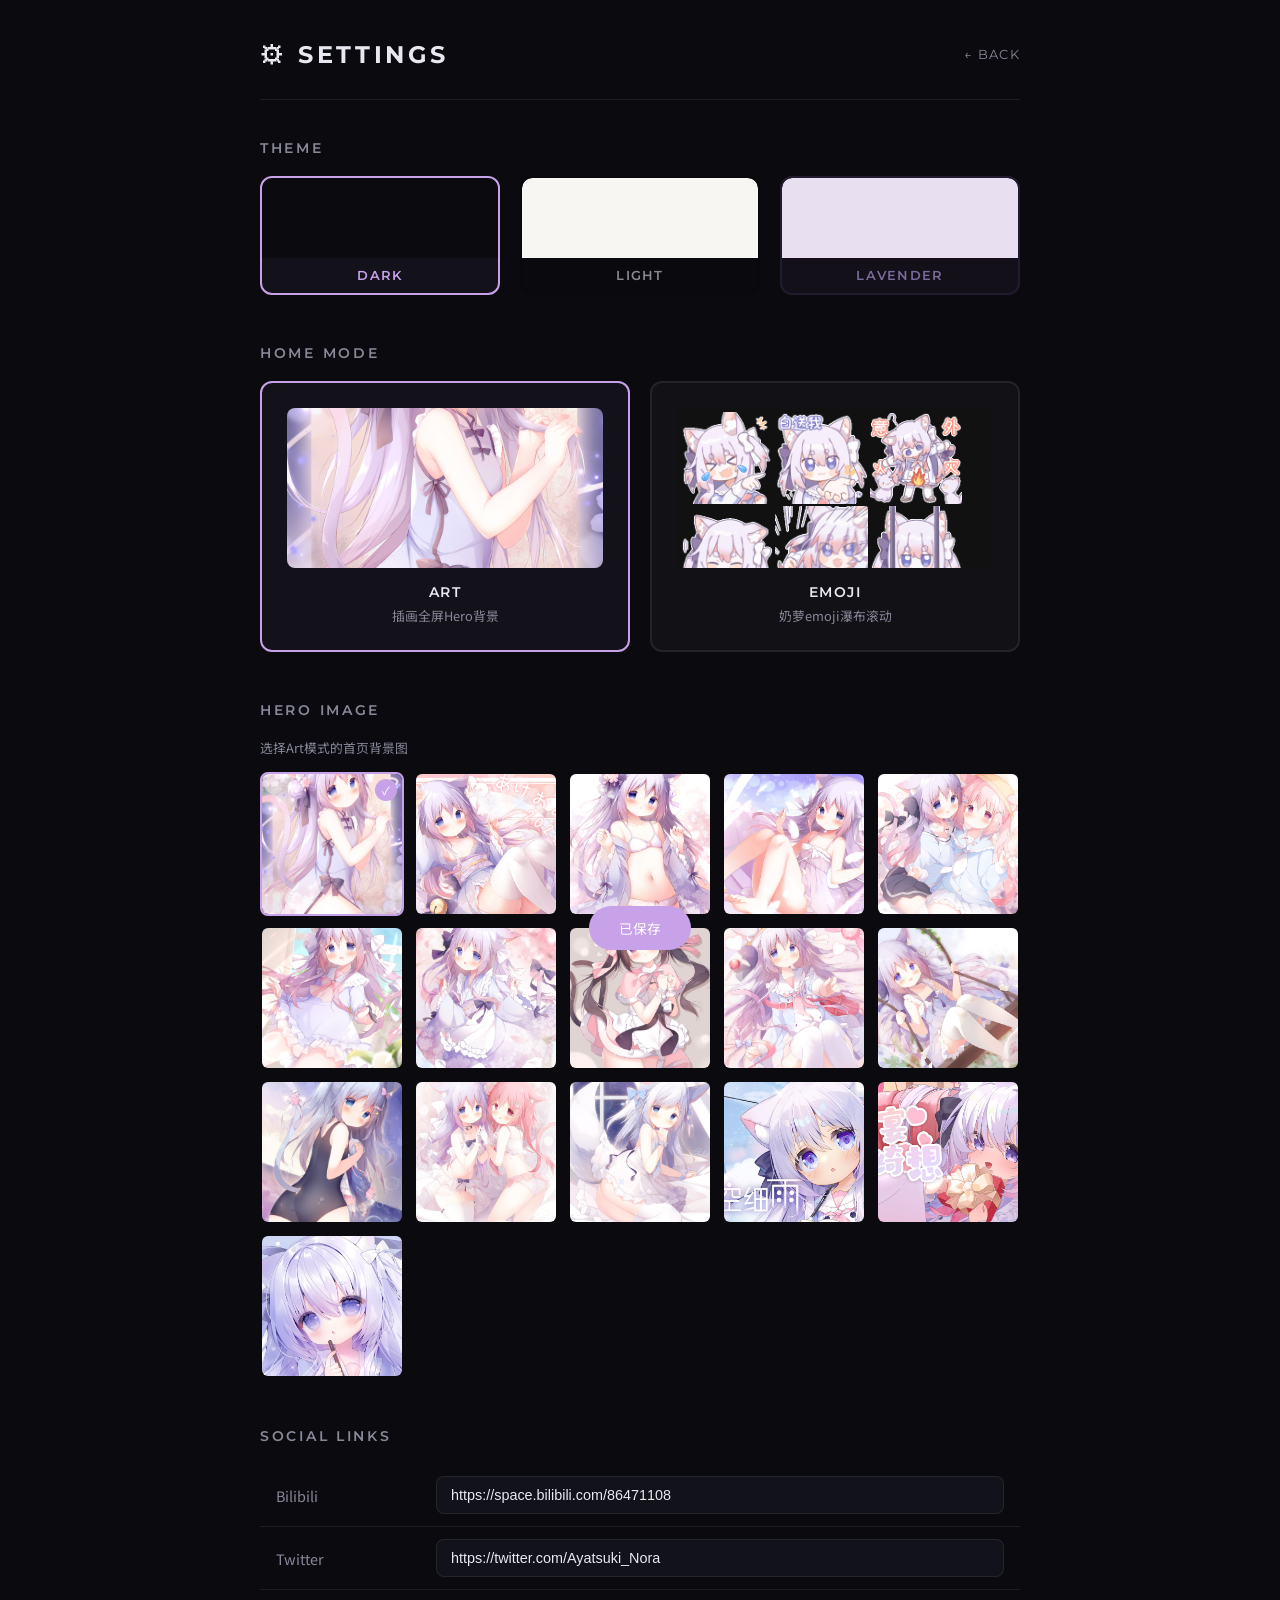
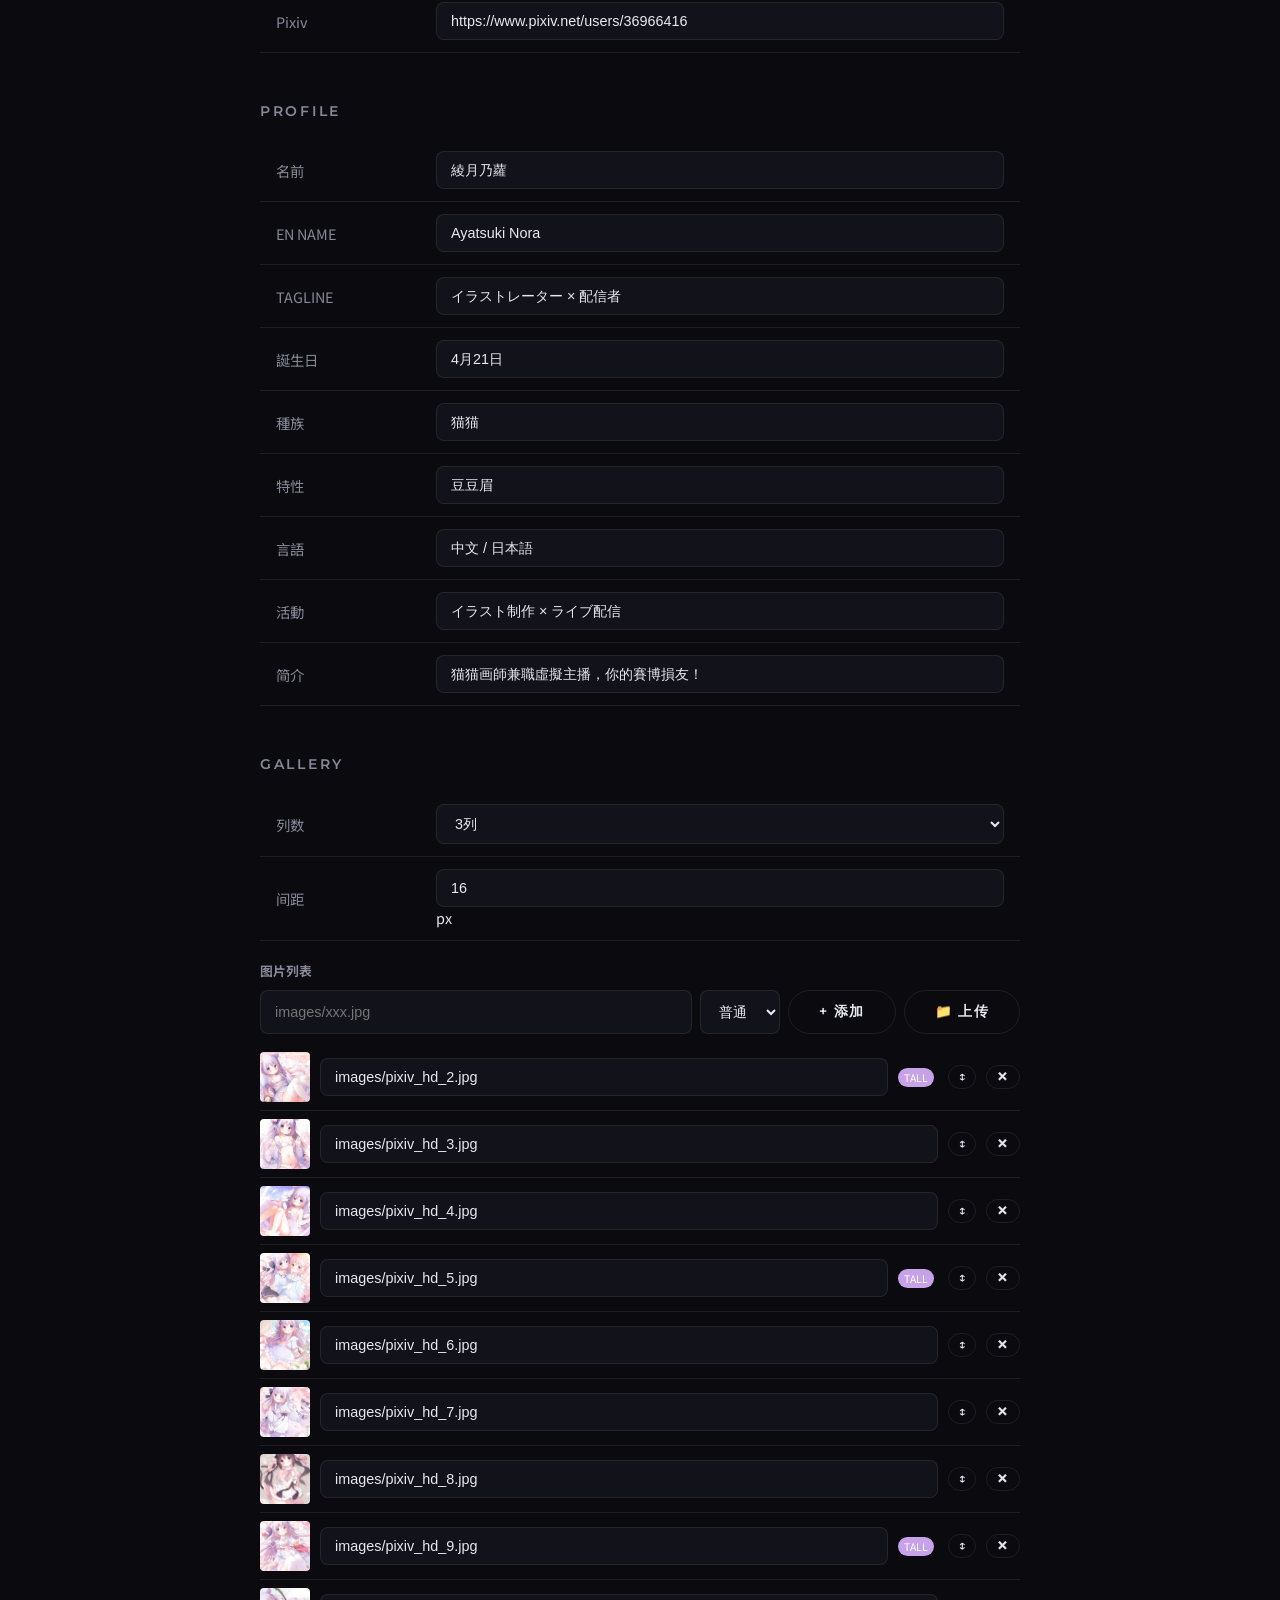
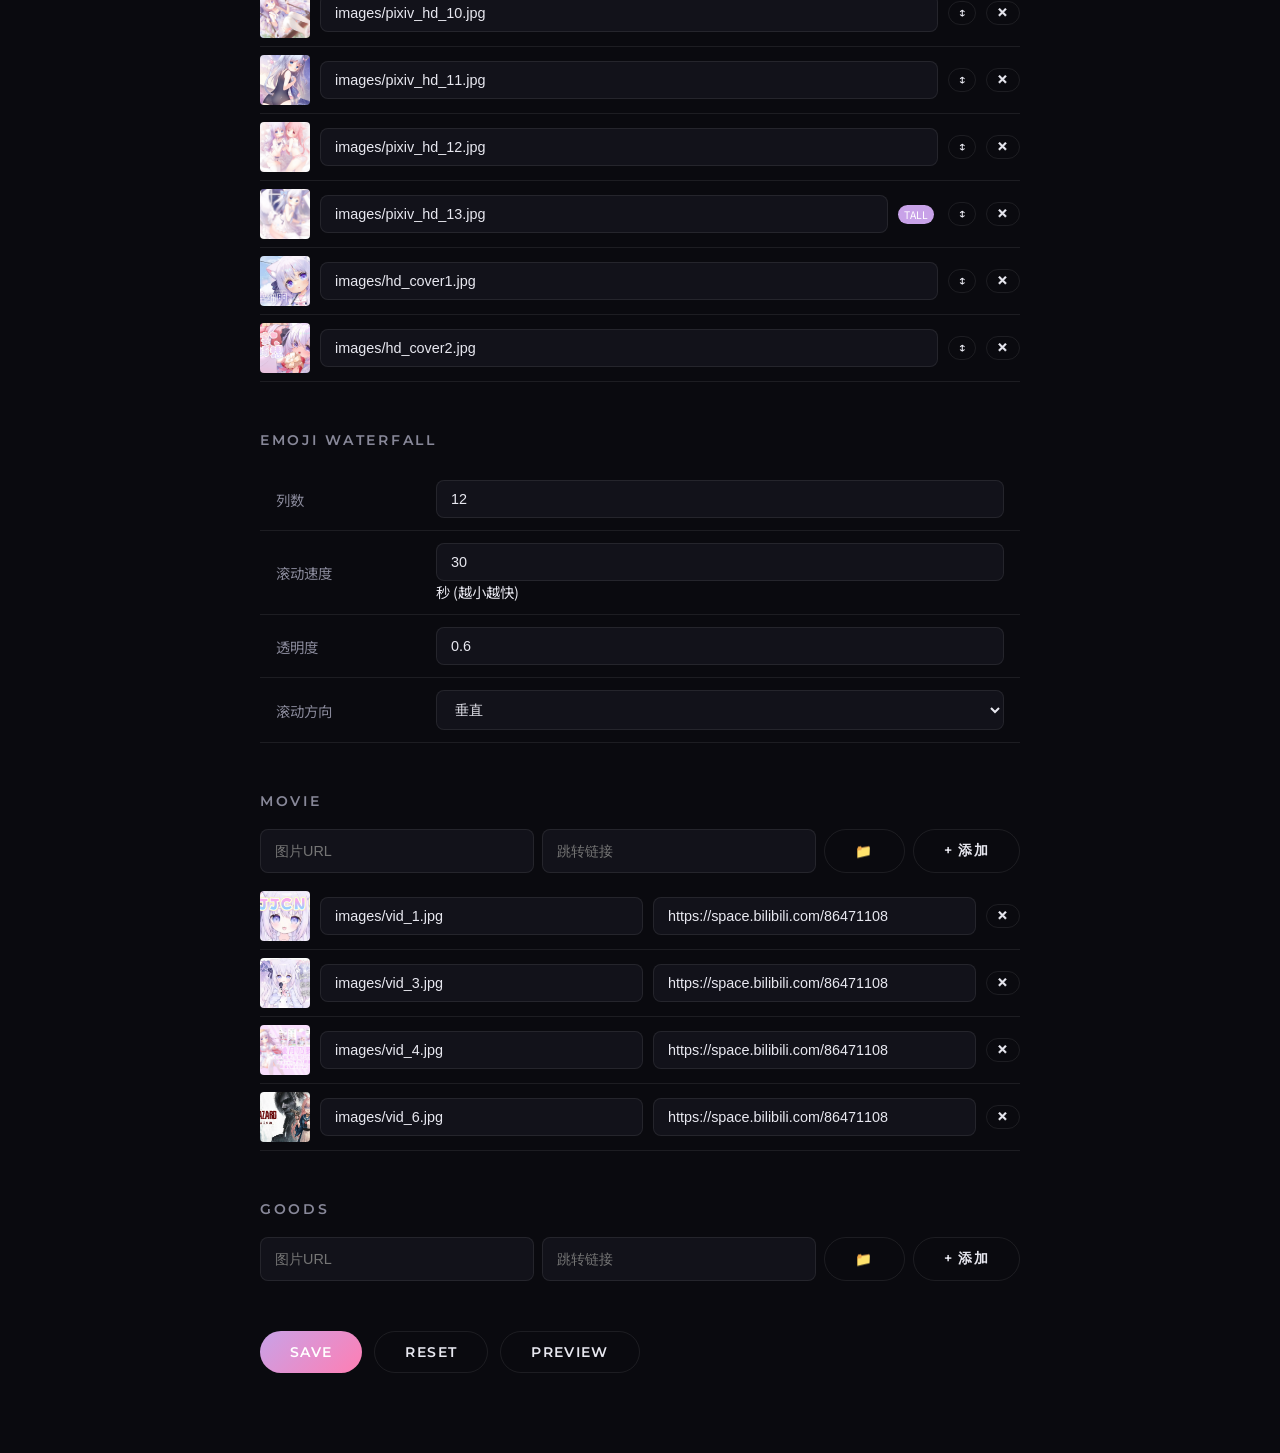
==== settings.html @ 3eac0599 "fix: 主题改色卡形式 + PROFILE设置与首页同步" ====
<!DOCTYPE html>
<html lang="zh-CN" data-theme="dark">
<head>
    <meta charset="UTF-8">
    <meta name="viewport" content="width=device-width, initial-scale=1.0">
    <title>设置 — 绫月乃萝 Fan Site</title>
    <link rel="icon" href="data:image/svg+xml,<svg xmlns='http://www.w3.org/2000/svg' viewBox='0 0 100 100'><text y='.9em' font-size='90'>⚙</text></svg>">
    <link rel="preconnect" href="https://fonts.googleapis.com">
    <link rel="preconnect" href="https://fonts.gstatic.com" crossorigin>
    <link href="https://fonts.googleapis.com/css2?family=Noto+Sans+SC:wght@300;400;500;700&family=Montserrat:wght@400;600;700&display=swap" rel="stylesheet">
    <style>
        [data-theme="dark"] {
            --bg: #0a0a0f; --bg2: #12121a; --text: #e8e8f0; --text-dim: #888899;
            --accent: #c8a2e8; --accent2: #ff7eb3;
            --border: rgba(255,255,255,0.08); --card-bg: rgba(255,255,255,0.03);
        }
        [data-theme="light"] {
            --bg: #f8f6f3; --bg2: #eeecea; --text: #2a2a35; --text-dim: #888890;
            --accent: #a67dd6; --accent2: #e8608a;
            --border: rgba(0,0,0,0.1); --card-bg: rgba(0,0,0,0.03);
        }
        [data-theme="lavender"] {
            --bg: #e8e0f0; --bg2: #ddd4ec; --text: #2d1f4e; --text-dim: #7a6b9a;
            --accent: #7b5ea7; --accent2: #b06cc7;
            --border: rgba(123,94,167,0.15); --card-bg: rgba(123,94,167,0.08);
        }
        * { margin: 0; padding: 0; box-sizing: border-box; }
        body { font-family: 'Noto Sans SC', sans-serif; background: var(--bg); color: var(--text); min-height: 100vh; transition: background 0.4s, color 0.4s; }
        a { color: var(--accent); text-decoration: none; }
        img { display: block; max-width: 100%; }

        .settings-page { max-width: 800px; margin: 0 auto; padding: 40px 20px 80px; }

        .settings-header {
            display: flex; align-items: center; justify-content: space-between;
            padding-bottom: 30px; border-bottom: 1px solid var(--border); margin-bottom: 40px;
        }
        .settings-header h1 {
            font-family: 'Montserrat', sans-serif; font-size: 1.5rem; font-weight: 700;
            letter-spacing: 0.15em;
        }
        .back-link {
            font-family: 'Montserrat', sans-serif; font-size: 0.8rem; letter-spacing: 0.1em;
            color: var(--text-dim); display: flex; align-items: center; gap: 6px;
            transition: color 0.3s;
        }
        .back-link:hover { color: var(--accent); }

        .section { margin-bottom: 50px; }
        .section h2 {
            font-family: 'Montserrat', sans-serif; font-size: 0.85rem; font-weight: 600;
            letter-spacing: 0.2em; color: var(--text-dim); margin-bottom: 20px;
            text-transform: uppercase;
        }

        /* Mode Switch */
        .mode-switch {
            display: flex; gap: 20px;
        }
        .mode-card {
            flex: 1; padding: 25px; background: var(--card-bg); border: 2px solid var(--border);
            border-radius: 12px; cursor: pointer; transition: all 0.3s; text-align: center;
        }
        .mode-card:hover { border-color: var(--accent); }
        .mode-card.active { border-color: var(--accent); background: rgba(200,162,232,0.05); }
        .mode-card .preview {
            width: 100%; height: 160px; border-radius: 8px; margin-bottom: 15px;
            overflow: hidden; background: var(--bg2);
        }
        .mode-card .preview img { width: 100%; height: 100%; object-fit: cover; }
        .mode-card h3 {
            font-family: 'Montserrat', sans-serif; font-size: 0.9rem; font-weight: 600;
            letter-spacing: 0.1em; margin-bottom: 5px;
        }
        .mode-card p { font-size: 0.8rem; color: var(--text-dim); }

        /* Theme swatch (色卡) */
        .theme-swatch { padding: 0; overflow: hidden; }
        .theme-swatch .swatch { width: 100%; height: 80px; border-radius: 10px 10px 0 0; }
        .theme-swatch span {
            display: block; text-align: center; padding: 10px 0;
            font-family: 'Montserrat', sans-serif; font-size: 0.8rem;
            font-weight: 600; letter-spacing: 0.1em; color: var(--text-dim);
        }
        .theme-swatch.active span { color: var(--accent); }

        /* Config Table */
        .config-table { width: 100%; border-collapse: collapse; }
        .config-table th, .config-table td {
            padding: 12px 16px; text-align: left; border-bottom: 1px solid var(--border);
            font-size: 0.9rem;
        }
        .config-table th { color: var(--text-dim); font-weight: 400; width: 160px; white-space: nowrap; }

        input[type="text"], input[type="url"], input[type="number"], select {
            width: 100%; padding: 10px 14px; background: var(--bg2); border: 1px solid var(--border);
            border-radius: 8px; color: var(--text); font-size: 0.9rem; outline: none;
            transition: border-color 0.3s;
        }
        input:focus, select:focus { border-color: var(--accent); }

        .btn-row { display: flex; gap: 12px; margin-top: 30px; }
        .btn {
            padding: 12px 30px; border-radius: 50px; font-size: 0.85rem; cursor: pointer;
            font-family: 'Montserrat', sans-serif; font-weight: 600; letter-spacing: 0.1em;
            transition: all 0.3s; border: 1px solid var(--border); background: transparent; color: var(--text);
        }
        .btn:hover { border-color: var(--accent); color: var(--accent); }
        .btn-primary {
            background: linear-gradient(135deg, var(--accent), var(--accent2));
            border: none; color: white;
        }
        .btn-primary:hover { opacity: 0.9; transform: translateY(-1px); }

        /* Image Grid (for hero bg selection) */
        .image-grid {
            display: grid; grid-template-columns: repeat(auto-fill, minmax(120px, 1fr));
            gap: 10px; margin-top: 15px;
        }
        .image-grid .img-option {
            aspect-ratio: 1; border-radius: 8px; overflow: hidden; cursor: pointer;
            border: 2px solid transparent; transition: all 0.3s; position: relative;
        }
        .image-grid .img-option:hover { border-color: var(--text-dim); }
        .image-grid .img-option.selected { border-color: var(--accent); }
        .image-grid .img-option img { width: 100%; height: 100%; object-fit: cover; }
        .image-grid .img-option.selected::after {
            content: '✓'; position: absolute; top: 5px; right: 5px;
            background: var(--accent); color: white; width: 22px; height: 22px;
            border-radius: 50%; font-size: 0.7rem; display: flex; align-items: center; justify-content: center;
        }

        /* Gallery image row */
        .gallery-img-row { display:flex;align-items:center;gap:10px;padding:8px 0;border-bottom:1px solid var(--border); }
        .gallery-img-row .thumb { width:50px;height:50px;border-radius:4px;overflow:hidden;flex-shrink:0;background:var(--bg2); }
        .gallery-img-row .thumb img { width:100%;height:100%;object-fit:cover; }
        .gallery-img-row input[type="text"] { flex:1; }
        .gallery-img-row .tall-badge { font-size:0.65rem;padding:2px 6px;border-radius:10px;background:var(--accent);color:white;margin-right:4px; }
        .gallery-img-row .btn-sm { font-size:0.7rem;padding:4px 10px; }

        .toast {
            position: fixed; bottom: 30px; left: 50%; transform: translateX(-50%) translateY(80px);
            background: var(--accent); color: white; padding: 12px 30px; border-radius: 50px;
            font-size: 0.85rem; transition: transform 0.4s cubic-bezier(0.4,0,0.2,1);
            z-index: 1000; pointer-events: none;
        }
        .toast.show { transform: translateX(-50%) translateY(0); }
    </style>
</head>
<body>
    <div class="settings-page">
        <div class="settings-header">
            <h1>⚙ SETTINGS</h1>
            <a href="index.html" class="back-link">← BACK</a>
        </div>

        <!-- 主题 -->
        <div class="section">
            <h2>THEME</h2>
            <div class="mode-switch">
                <div class="mode-card theme-swatch" data-theme="dark" onclick="selectTheme('dark')">
                    <div class="swatch" style="background:#0a0a0f"></div>
                    <span>DARK</span>
                </div>
                <div class="mode-card theme-swatch" data-theme="light" onclick="selectTheme('light')">
                    <div class="swatch" style="background:#f8f6f3"></div>
                    <span>LIGHT</span>
                </div>
                <div class="mode-card theme-swatch" data-theme="lavender" onclick="selectTheme('lavender')">
                    <div class="swatch" style="background:#e8e0f0"></div>
                    <span>LAVENDER</span>
                </div>
            </div>
        </div>

        <!-- 首页模式 -->
        <div class="section">
            <h2>HOME MODE</h2>
            <div class="mode-switch">
                <div class="mode-card" data-mode="art" onclick="selectMode('art')">
                    <div class="preview"><img src="images/pixiv_hd_1.jpg" alt="Art Mode"></div>
                    <h3>ART</h3>
                    <p>插画全屏Hero背景</p>
                </div>
                <div class="mode-card" data-mode="emoji" onclick="selectMode('emoji')">
                    <div class="preview" style="display:flex;flex-wrap:wrap;gap:2px;padding:4px;background:#111;">
                        <img src="noraemoji/07A21E208726EF4EB062DF73BAD53FB3.jpg" style="width:30%;height:auto;border-radius:3px;" alt="">
                        <img src="noraemoji/15049341992A4951DA6F94B981705031.jpg" style="width:30%;height:auto;border-radius:3px;" alt="">
                        <img src="noraemoji/30369B89C7858820E17FF1680FC01287.jpg" style="width:30%;height:auto;border-radius:3px;" alt="">
                        <img src="noraemoji/4A36F3A93BE3277227A7CD8E64FF18AB.jpg" style="width:30%;height:auto;border-radius:3px;" alt="">
                        <img src="noraemoji/6163803096E016D09942A68BF511B26D.jpg" style="width:30%;height:auto;border-radius:3px;" alt="">
                        <img src="noraemoji/907F06D73D75F0177E52D97FC37A7571.jpg" style="width:30%;height:auto;border-radius:3px;" alt="">
                    </div>
                    <h3>EMOJI</h3>
                    <p>奶萝emoji瀑布滚动</p>
                </div>
            </div>
        </div>

        <!-- Hero背景图 -->
        <div class="section" id="heroImageSection">
            <h2>HERO IMAGE</h2>
            <p style="font-size:0.8rem;color:var(--text-dim);margin-bottom:10px">选择Art模式的首页背景图</p>
            <div class="image-grid" id="heroImageGrid"></div>
        </div>

        <!-- 社交链接 -->
        <div class="section">
            <h2>SOCIAL LINKS</h2>
            <table class="config-table">
                <tr><th>Bilibili</th><td><input type="url" id="linkBilibili" value="https://space.bilibili.com/86471108"></td></tr>
                <tr><th>Twitter</th><td><input type="url" id="linkTwitter" value="https://twitter.com/Ayatsuki_Nora"></td></tr>
                <tr><th>Pixiv</th><td><input type="url" id="linkPixiv" value="https://www.pixiv.net/users/36966416"></td></tr>
            </table>
        </div>

        <!-- 个人资料 -->
        <div class="section">
            <h2>PROFILE</h2>
            <table class="config-table">
                <tr><th>名前</th><td><input type="text" id="profileName" value="綾月乃蘿"></td></tr>
                <tr><th>EN NAME</th><td><input type="text" id="profileNameEn" value="Ayatsuki Nora"></td></tr>
                <tr><th>TAGLINE</th><td><input type="text" id="profileTagline" value="イラストレーター × 配信者"></td></tr>
                <tr><th>誕生日</th><td><input type="text" id="profileBday" value="4月21日"></td></tr>
                <tr><th>種族</th><td><input type="text" id="profileRace" value="猫猫"></td></tr>
                <tr><th>特性</th><td><input type="text" id="profileTrait" value="豆豆眉"></td></tr>
                <tr><th>言語</th><td><input type="text" id="profileLang" value="中文 / 日本語"></td></tr>
                <tr><th>活動</th><td><input type="text" id="profileActivity" value="イラスト制作 × ライブ配信"></td></tr>
                <tr><th>简介</th><td><input type="text" id="profileDesc" value="猫猫画師兼職虛擬主播，你的賽博損友！"></td></tr>
            </table>
        </div>

        <!-- 画廊设置 -->
        <div class="section">
            <h2>GALLERY</h2>
            <table class="config-table">
                <tr><th>列数</th><td>
                    <select id="galleryCols">
                        <option value="2">2列</option>
                        <option value="3" selected>3列</option>
                        <option value="4">4列</option>
                    </select>
                </td></tr>
                <tr><th>间距</th><td><input type="number" id="galleryGap" value="16" min="0" max="40"> px</td></tr>
            </table>
            <div style="margin-top:20px">
                <h3 style="font-size:0.8rem;color:var(--text-dim);margin-bottom:10px">图片列表</h3>
                <div style="display:flex;gap:8px;margin-bottom:10px">
                    <input type="text" id="newGalleryImg" placeholder="images/xxx.jpg" style="flex:1">
                    <select id="newGalleryTall" style="width:80px;flex:none"><option value="0">普通</option><option value="1">高(tall)</option></select>
                    <button class="btn" onclick="addGalleryImage()">+ 添加</button>
                    <input type="file" id="galleryFileInput" accept="image/*" style="display:none" onchange="uploadGalleryImage(this)">
                    <button class="btn" onclick="document.getElementById('galleryFileInput').click()">📁 上传</button>
                </div>
                <div id="galleryImageList"></div>
            </div>
        </div>

        <!-- Emoji瀑布设置 -->
        <div class="section">
            <h2>EMOJI WATERFALL</h2>
            <table class="config-table">
                <tr><th>列数</th><td><input type="number" id="emojiCols" value="12" min="4" max="20"></td></tr>
                <tr><th>滚动速度</th><td><input type="number" id="emojiSpeed" value="30" min="10" max="60"> 秒 (越小越快)</td></tr>
                <tr><th>透明度</th><td><input type="number" id="emojiOpacity" value="0.6" min="0.1" max="1" step="0.1"></td></tr>
                <tr><th>滚动方向</th><td>
                    <select id="emojiDirection">
                        <option value="vertical">垂直</option>
                        <option value="diagonal-left">左斜</option>
                        <option value="diagonal-right">右斜</option>
                    </select>
                </td></tr>
            </table>
        </div>

        <!-- MOVIE 管理 -->
        <div class="section">
            <h2>MOVIE</h2>
            <div style="display:flex;gap:8px;margin-bottom:10px">
                <input type="text" id="newMovieImg" placeholder="图片URL" style="flex:1">
                <input type="text" id="newMovieLink" placeholder="跳转链接" style="flex:1">
                <input type="file" id="movieFileInput" accept="image/*" style="display:none" onchange="uploadMovieImage(this)">
                <button class="btn" onclick="document.getElementById('movieFileInput').click()">📁</button>
                <button class="btn" onclick="addMovieItem()">+ 添加</button>
            </div>
            <div id="movieItemList"></div>
        </div>

        <!-- GOODS 管理 -->
        <div class="section">
            <h2>GOODS</h2>
            <div style="display:flex;gap:8px;margin-bottom:10px">
                <input type="text" id="newGoodsImg" placeholder="图片URL" style="flex:1">
                <input type="text" id="newGoodsLink" placeholder="跳转链接" style="flex:1">
                <input type="file" id="goodsFileInput" accept="image/*" style="display:none" onchange="uploadGoodsImage(this)">
                <button class="btn" onclick="document.getElementById('goodsFileInput').click()">📁</button>
                <button class="btn" onclick="addGoodsItem()">+ 添加</button>
            </div>
            <div id="goodsItemList"></div>
        </div>

        <div class="btn-row">
            <button class="btn-primary btn" onclick="saveSettings()">SAVE</button>
            <button class="btn" onclick="resetSettings()">RESET</button>
            <button class="btn" onclick="previewSettings()">PREVIEW</button>
        </div>
    </div>

    <div class="toast" id="toast">已保存</div>

    <script>
        // ===== 可选的Hero背景图 =====
        const heroImages = [
            'images/pixiv_hd_1.jpg','images/pixiv_hd_2.jpg','images/pixiv_hd_3.jpg',
            'images/pixiv_hd_4.jpg','images/pixiv_hd_5.jpg','images/pixiv_hd_6.jpg',
            'images/pixiv_hd_7.jpg','images/pixiv_hd_8.jpg','images/pixiv_hd_9.jpg',
            'images/pixiv_hd_10.jpg','images/pixiv_hd_11.jpg','images/pixiv_hd_12.jpg',
            'images/pixiv_hd_13.jpg','images/hd_cover1.jpg','images/hd_cover2.jpg',
            'images/avatar.jpg',
        ];

        function buildHeroImageGrid() {
            const grid = document.getElementById('heroImageGrid');
            const saved = localStorage.getItem('nora_hero_image') || 'images/pixiv_hd_1.jpg';
            heroImages.forEach(src => {
                const div = document.createElement('div');
                div.className = 'img-option' + (src === saved ? ' selected' : '');
                div.onclick = () => selectHeroImage(src);
                div.innerHTML = `<img src="${src}" alt="">`;
                grid.appendChild(div);
            });
        }

        function selectHeroImage(src) {
            document.querySelectorAll('.img-option').forEach(el => el.classList.remove('selected'));
            event.currentTarget.classList.add('selected');
            localStorage.setItem('nora_hero_image', src);
        }

        // ===== Theme =====
        function selectTheme(theme) {
            document.querySelectorAll('.mode-card[data-theme]').forEach(el => el.classList.remove('active'));
            document.querySelector(`.mode-card[data-theme="${theme}"]`).classList.add('active');
            document.documentElement.setAttribute('data-theme', theme);
            const settings = JSON.parse(localStorage.getItem('nora_settings') || '{}');
            settings.theme = theme;
            localStorage.setItem('nora_settings', JSON.stringify(settings));
        }

        // ===== Mode =====
        function selectMode(mode) {
            document.querySelectorAll('.mode-card[data-mode]').forEach(el => el.classList.remove('active'));
            document.querySelector(`.mode-card[data-mode="${mode}"]`).classList.add('active');
            localStorage.setItem('nora_home_mode', mode);
            // 显示/隐藏hero image section
            document.getElementById('heroImageSection').style.display = mode === 'art' ? 'block' : 'none';
        }

        // ===== Save/Load =====
        function getSettings() {
            return {
                homeMode: localStorage.getItem('nora_home_mode') || 'art',
                heroImage: localStorage.getItem('nora_hero_image') || 'images/pixiv_hd_1.jpg',
                links: {
                    bilibili: document.getElementById('linkBilibili').value,
                    twitter: document.getElementById('linkTwitter').value,
                    pixiv: document.getElementById('linkPixiv').value,
                },
                profile: {
                    name: document.getElementById('profileName').value,
                    nameEn: document.getElementById('profileNameEn').value,
                    tagline: document.getElementById('profileTagline').value,
                    bday: document.getElementById('profileBday').value,
                    race: document.getElementById('profileRace').value,
                    trait: document.getElementById('profileTrait').value,
                    lang: document.getElementById('profileLang').value,
                    activity: document.getElementById('profileActivity').value,
                    desc: document.getElementById('profileDesc').value,
                },
                gallery: {
                    cols: document.getElementById('galleryCols').value,
                    gap: document.getElementById('galleryGap').value,
                },
                emoji: {
                    cols: document.getElementById('emojiCols').value,
                    speed: document.getElementById('emojiSpeed').value,
                    opacity: document.getElementById('emojiOpacity').value,
                    direction: document.getElementById('emojiDirection').value,
                },
            };
        }

        function saveSettings() {
            const s = getSettings();
            // 保留已保存的 galleryImages，防止被覆盖
            const old = JSON.parse(localStorage.getItem('nora_settings') || '{}');
            if (old.galleryImages) s.galleryImages = old.galleryImages;
            localStorage.setItem('nora_settings', JSON.stringify(s));
            showToast('设置已保存 ✓');
        }

        function loadSettings() {
            const raw = localStorage.getItem('nora_settings');
            if (!raw) return;
            const s = JSON.parse(raw);
            if (s.links) {
                if (s.links.bilibili) document.getElementById('linkBilibili').value = s.links.bilibili;
                if (s.links.twitter) document.getElementById('linkTwitter').value = s.links.twitter;
                if (s.links.pixiv) document.getElementById('linkPixiv').value = s.links.pixiv;
            }
            if (s.profile) {
                Object.keys(s.profile).forEach(key => {
                    const el = document.getElementById('profile' + key.charAt(0).toUpperCase() + key.slice(1));
                    if (el && s.profile[key]) el.value = s.profile[key];
                });
            }
            if (s.gallery) {
                if (s.gallery.cols) document.getElementById('galleryCols').value = s.gallery.cols;
                if (s.gallery.gap) document.getElementById('galleryGap').value = s.gallery.gap;
            }
            if (s.emoji) {
                if (s.emoji.cols) document.getElementById('emojiCols').value = s.emoji.cols;
                if (s.emoji.speed) document.getElementById('emojiSpeed').value = s.emoji.speed;
                if (s.emoji.opacity) document.getElementById('emojiOpacity').value = s.emoji.opacity;
                if (s.emoji.direction) document.getElementById('emojiDirection').value = s.emoji.direction;
            }
        }

        function resetSettings() {
            if (confirm('确定恢复默认设置？')) {
                localStorage.removeItem('nora_settings');
                localStorage.removeItem('nora_home_mode');
                localStorage.removeItem('nora_hero_image');
                showToast('已恢复默认设置');
                setTimeout(() => location.reload(), 500);
            }
        }

        // ===== Gallery image management =====
        const DEFAULT_GALLERY = [
            { src: 'images/pixiv_hd_2.jpg', tall: true },
            { src: 'images/pixiv_hd_3.jpg', tall: false },
            { src: 'images/pixiv_hd_4.jpg', tall: false },
            { src: 'images/pixiv_hd_5.jpg', tall: true },
            { src: 'images/pixiv_hd_6.jpg', tall: false },
            { src: 'images/pixiv_hd_7.jpg', tall: false },
            { src: 'images/pixiv_hd_8.jpg', tall: false },
            { src: 'images/pixiv_hd_9.jpg', tall: true },
            { src: 'images/pixiv_hd_10.jpg', tall: false },
            { src: 'images/pixiv_hd_11.jpg', tall: false },
            { src: 'images/pixiv_hd_12.jpg', tall: false },
            { src: 'images/pixiv_hd_13.jpg', tall: true },
            { src: 'images/hd_cover1.jpg', tall: false },
            { src: 'images/hd_cover2.jpg', tall: false },
        ];

        function getGalleryImages() {
            const s = JSON.parse(localStorage.getItem('nora_settings') || '{}');
            if (s.galleryImages && s.galleryImages.length) return s.galleryImages;
            return JSON.parse(JSON.stringify(DEFAULT_GALLERY));
        }

        function saveGalleryImages(images) {
            const s = JSON.parse(localStorage.getItem('nora_settings') || '{}');
            s.galleryImages = images;
            localStorage.setItem('nora_settings', JSON.stringify(s));
        }

        function renderGalleryList() {
            const list = document.getElementById('galleryImageList');
            const images = getGalleryImages();
            list.innerHTML = images.map((img, i) => `
                <div class="gallery-img-row">
                    <div class="thumb"><img src="${img.src}" alt="" onerror="this.style.display='none'"></div>
                    <input type="text" value="${img.src.replace(/"/g, '&quot;')}" oninput="updateGallerySrc(${i}, this.value)">
                    ${img.tall ? '<span class="tall-badge">TALL</span>' : ''}
                    <button class="btn btn-sm" onclick="toggleGalleryTall(${i})" style="width:28px">↕</button>
                    <button class="btn btn-sm btn-danger" onclick="removeGalleryImage(${i})">✕</button>
                </div>
            `).join('');
        }

        function updateGallerySrc(idx, value) {
            const images = getGalleryImages();
            images[idx].src = value.trim();
            saveGalleryImages(images);
        }

        function toggleGalleryTall(idx) {
            const images = getGalleryImages();
            images[idx].tall = !images[idx].tall;
            saveGalleryImages(images);
            renderGalleryList();
        }

        function removeGalleryImage(idx) {
            const images = getGalleryImages();
            images.splice(idx, 1);
            saveGalleryImages(images);
            renderGalleryList();
            showToast('已删除');
        }

        function addGalleryImage() {
            const url = document.getElementById('newGalleryImg').value.trim();
            if (!url) { showToast('请输入图片URL'); return; }
            const tall = document.getElementById('newGalleryTall').value === '1';
            const images = getGalleryImages();
            images.push({ src: url, tall });
            saveGalleryImages(images);
            document.getElementById('newGalleryImg').value = '';
            renderGalleryList();
            showToast('已添加');
        }

        async function uploadGalleryImage(input) {
            const file = input.files[0];
            if (!file) return;
            const form = new FormData();
            form.append('file', file);
            try {
                const resp = await fetch('/api/upload', { method: 'POST', body: form });
                const data = await resp.json();
                if (data.paths && data.paths[0]) {
                    document.getElementById('newGalleryImg').value = data.paths[0];
                    showToast('上传成功');
                } else {
                    showToast('上传失败: ' + (data.error || '未知错误'));
                }
            } catch (e) {
                showToast('上传失败: ' + e.message);
            }
        }

        // ===== MOVIE management =====
        const DEFAULT_MOVIES = [
            { src: 'images/vid_1.jpg', link: 'https://space.bilibili.com/86471108' },
            { src: 'images/vid_3.jpg', link: 'https://space.bilibili.com/86471108' },
            { src: 'images/vid_4.jpg', link: 'https://space.bilibili.com/86471108' },
            { src: 'images/vid_6.jpg', link: 'https://space.bilibili.com/86471108' },
        ];

        function getMovies() {
            const s = JSON.parse(localStorage.getItem('nora_settings') || '{}');
            if (s.movies) return s.movies;
            return JSON.parse(JSON.stringify(DEFAULT_MOVIES));
        }
        function saveMovies(arr) {
            const s = JSON.parse(localStorage.getItem('nora_settings') || '{}');
            s.movies = arr;
            localStorage.setItem('nora_settings', JSON.stringify(s));
        }
        function renderMovieList() {
            const list = document.getElementById('movieItemList');
            const items = getMovies();
            list.innerHTML = items.map((m, i) => `
                <div class="gallery-img-row">
                    <div class="thumb"><img src="${m.src}" alt="" onerror="this.style.display='none'"></div>
                    <input type="text" value="${m.src.replace(/"/g,'&quot;')}" oninput="updateMovieSrc(${i},this.value)" style="flex:1">
                    <input type="text" value="${m.link.replace(/"/g,'&quot;')}" oninput="updateMovieLink(${i},this.value)" style="flex:1">
                    <button class="btn btn-sm btn-danger" onclick="removeMovieItem(${i})">✕</button>
                </div>
            `).join('');
        }
        function updateMovieSrc(idx, v) { const m = getMovies(); m[idx].src = v.trim(); saveMovies(m); }
        function updateMovieLink(idx, v) { const m = getMovies(); m[idx].link = v.trim(); saveMovies(m); }
        function removeMovieItem(idx) { const m = getMovies(); m.splice(idx,1); saveMovies(m); renderMovieList(); }
        function addMovieItem() {
            const src = document.getElementById('newMovieImg').value.trim();
            const link = document.getElementById('newMovieLink').value.trim();
            if (!src) { showToast('请输入图片URL'); return; }
            const m = getMovies();
            m.push({ src, link: link || '#' });
            saveMovies(m);
            document.getElementById('newMovieImg').value = '';
            document.getElementById('newMovieLink').value = '';
            renderMovieList();
            showToast('已添加');
        }
        async function uploadMovieImage(input) {
            const file = input.files[0];
            if (!file) return;
            const form = new FormData(); form.append('file', file);
            try {
                const resp = await fetch('/api/upload', { method:'POST', body:form });
                const data = await resp.json();
                if (data.paths && data.paths[0]) { document.getElementById('newMovieImg').value = data.paths[0]; showToast('上传成功'); }
                else showToast('上传失败');
            } catch(e) { showToast('上传失败: '+e.message); }
        }

        // ===== GOODS management =====
        function getGoods() {
            const s = JSON.parse(localStorage.getItem('nora_settings') || '{}');
            if (s.goods) return s.goods;
            return [];
        }
        function saveGoods(arr) {
            const s = JSON.parse(localStorage.getItem('nora_settings') || '{}');
            s.goods = arr;
            localStorage.setItem('nora_settings', JSON.stringify(s));
        }
        function renderGoodsList() {
            const list = document.getElementById('goodsItemList');
            const items = getGoods();
            list.innerHTML = items.map((g, i) => `
                <div class="gallery-img-row">
                    <div class="thumb"><img src="${g.src}" alt="" onerror="this.style.display='none'"></div>
                    <input type="text" value="${g.src.replace(/"/g,'&quot;')}" oninput="updateGoodsSrc(${i},this.value)" style="flex:1">
                    <input type="text" value="${g.link.replace(/"/g,'&quot;')}" oninput="updateGoodsLink(${i},this.value)" style="flex:1">
                    <button class="btn btn-sm btn-danger" onclick="removeGoodsItem(${i})">✕</button>
                </div>
            `).join('');
        }
        function updateGoodsSrc(idx, v) { const g = getGoods(); g[idx].src = v.trim(); saveGoods(g); }
        function updateGoodsLink(idx, v) { const g = getGoods(); g[idx].link = v.trim(); saveGoods(g); }
        function removeGoodsItem(idx) { const g = getGoods(); g.splice(idx,1); saveGoods(g); renderGoodsList(); }
        function addGoodsItem() {
            const src = document.getElementById('newGoodsImg').value.trim();
            const link = document.getElementById('newGoodsLink').value.trim();
            if (!src) { showToast('请输入图片URL'); return; }
            const g = getGoods();
            g.push({ src, link: link || '#' });
            saveGoods(g);
            document.getElementById('newGoodsImg').value = '';
            document.getElementById('newGoodsLink').value = '';
            renderGoodsList();
            showToast('已添加');
        }
        async function uploadGoodsImage(input) {
            const file = input.files[0];
            if (!file) return;
            const form = new FormData(); form.append('file', file);
            try {
                const resp = await fetch('/api/upload', { method:'POST', body:form });
                const data = await resp.json();
                if (data.paths && data.paths[0]) { document.getElementById('newGoodsImg').value = data.paths[0]; showToast('上传成功'); }
                else showToast('上传失败');
            } catch(e) { showToast('上传失败: '+e.message); }
        }

        function previewSettings() {
            saveSettings();
            window.open('index.html', '_blank');
        }

        function showToast(msg) {
            const t = document.getElementById('toast');
            t.textContent = msg;
            t.classList.add('show');
            setTimeout(() => t.classList.remove('show'), 2000);
        }

        // ===== Init =====
        const settings = JSON.parse(localStorage.getItem('nora_settings') || '{}');
        const savedTheme = settings.theme || 'dark';
        document.documentElement.setAttribute('data-theme', savedTheme);
        document.querySelector(`.mode-card[data-theme="${savedTheme}"]`)?.classList.add('active');

        const savedMode = localStorage.getItem('nora_home_mode') || 'art';
        selectMode(savedMode);
        buildHeroImageGrid();
        loadSettings();
        renderGalleryList();
        renderMovieList();
        renderGoodsList();
    </script>
</body>
</html>
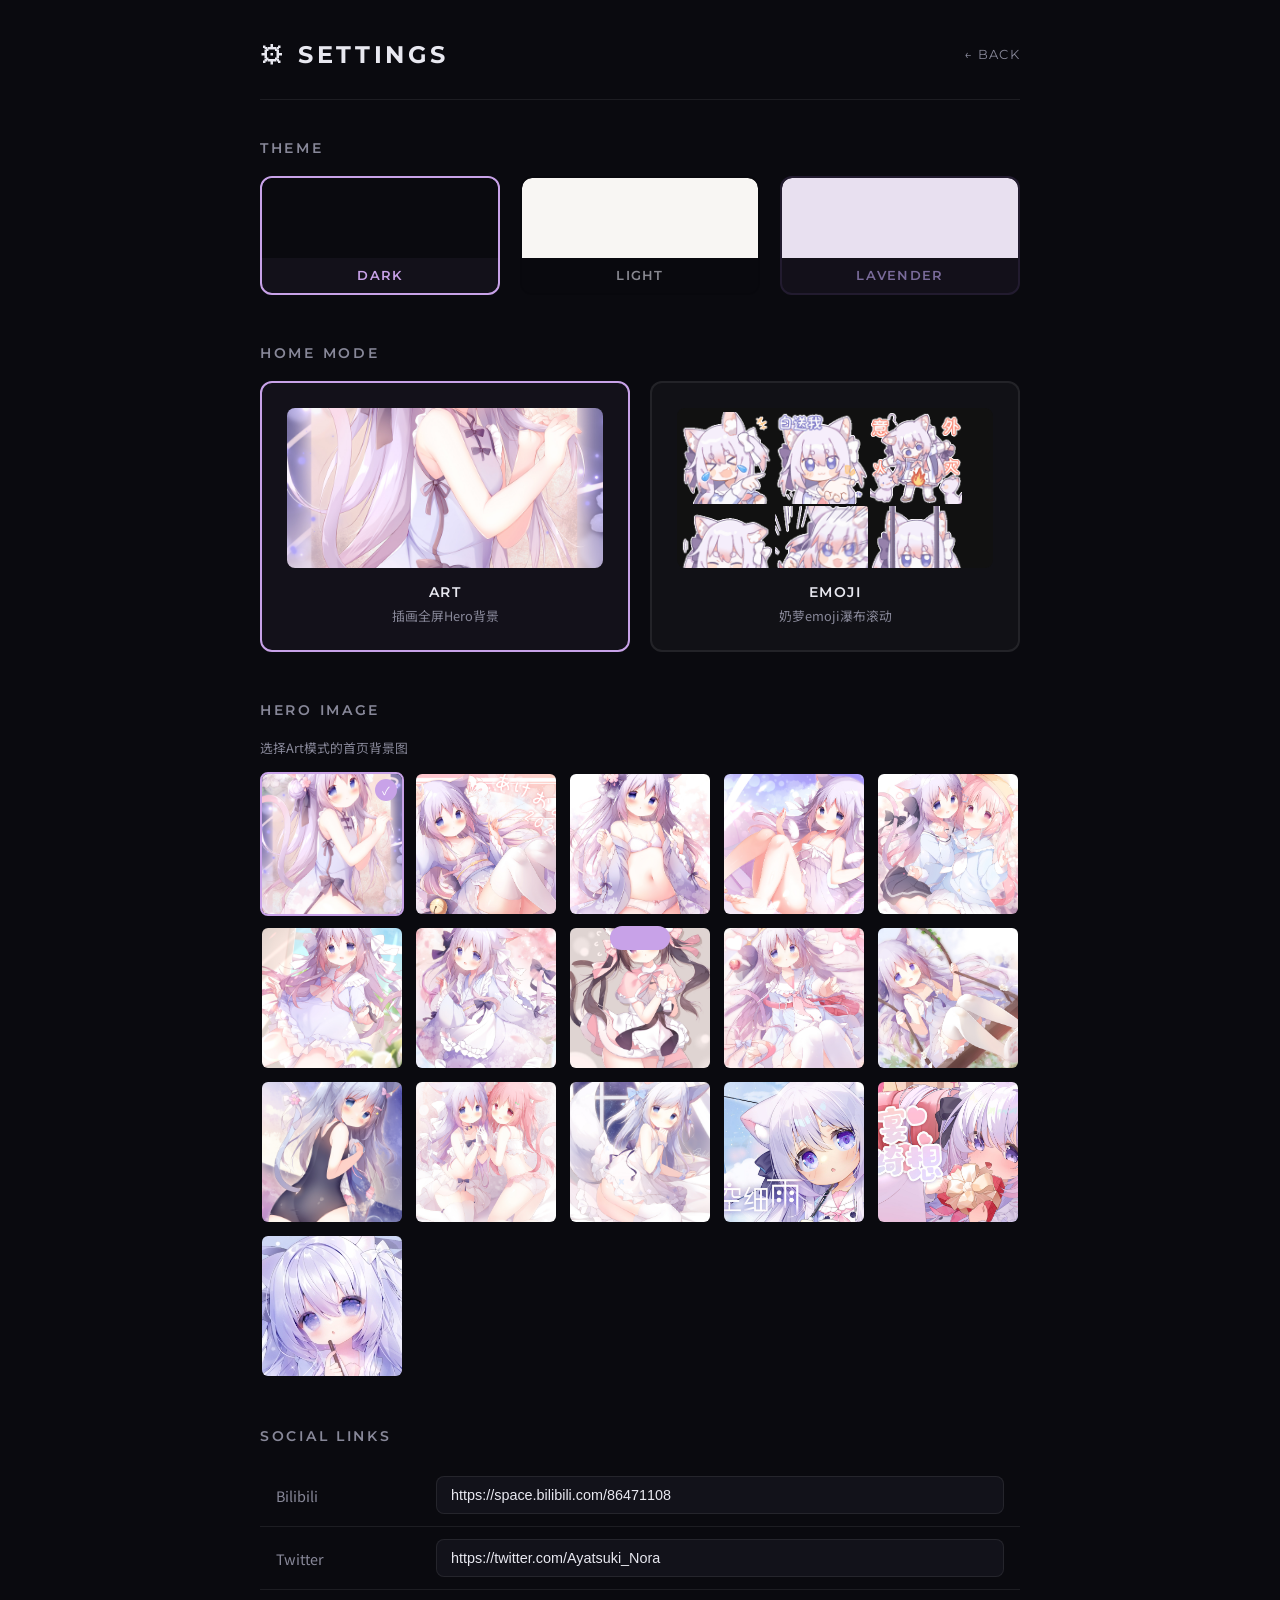
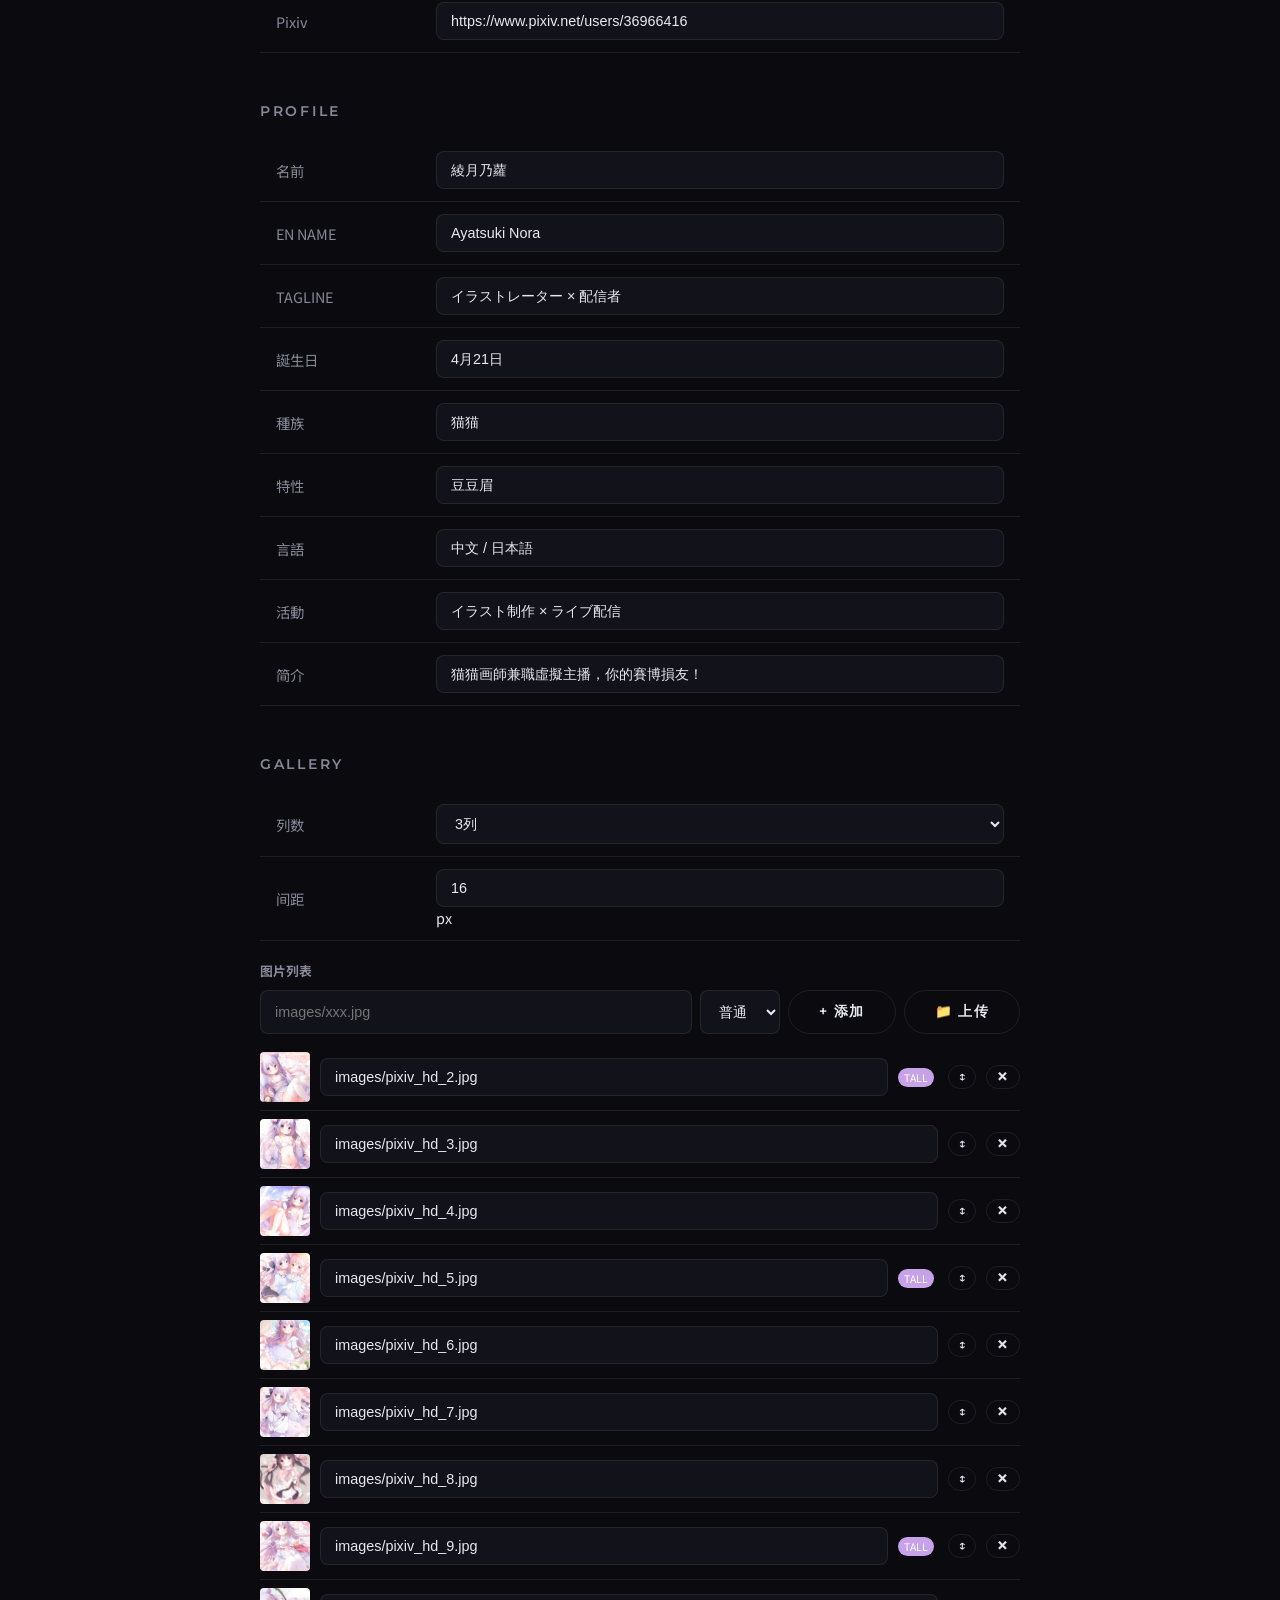
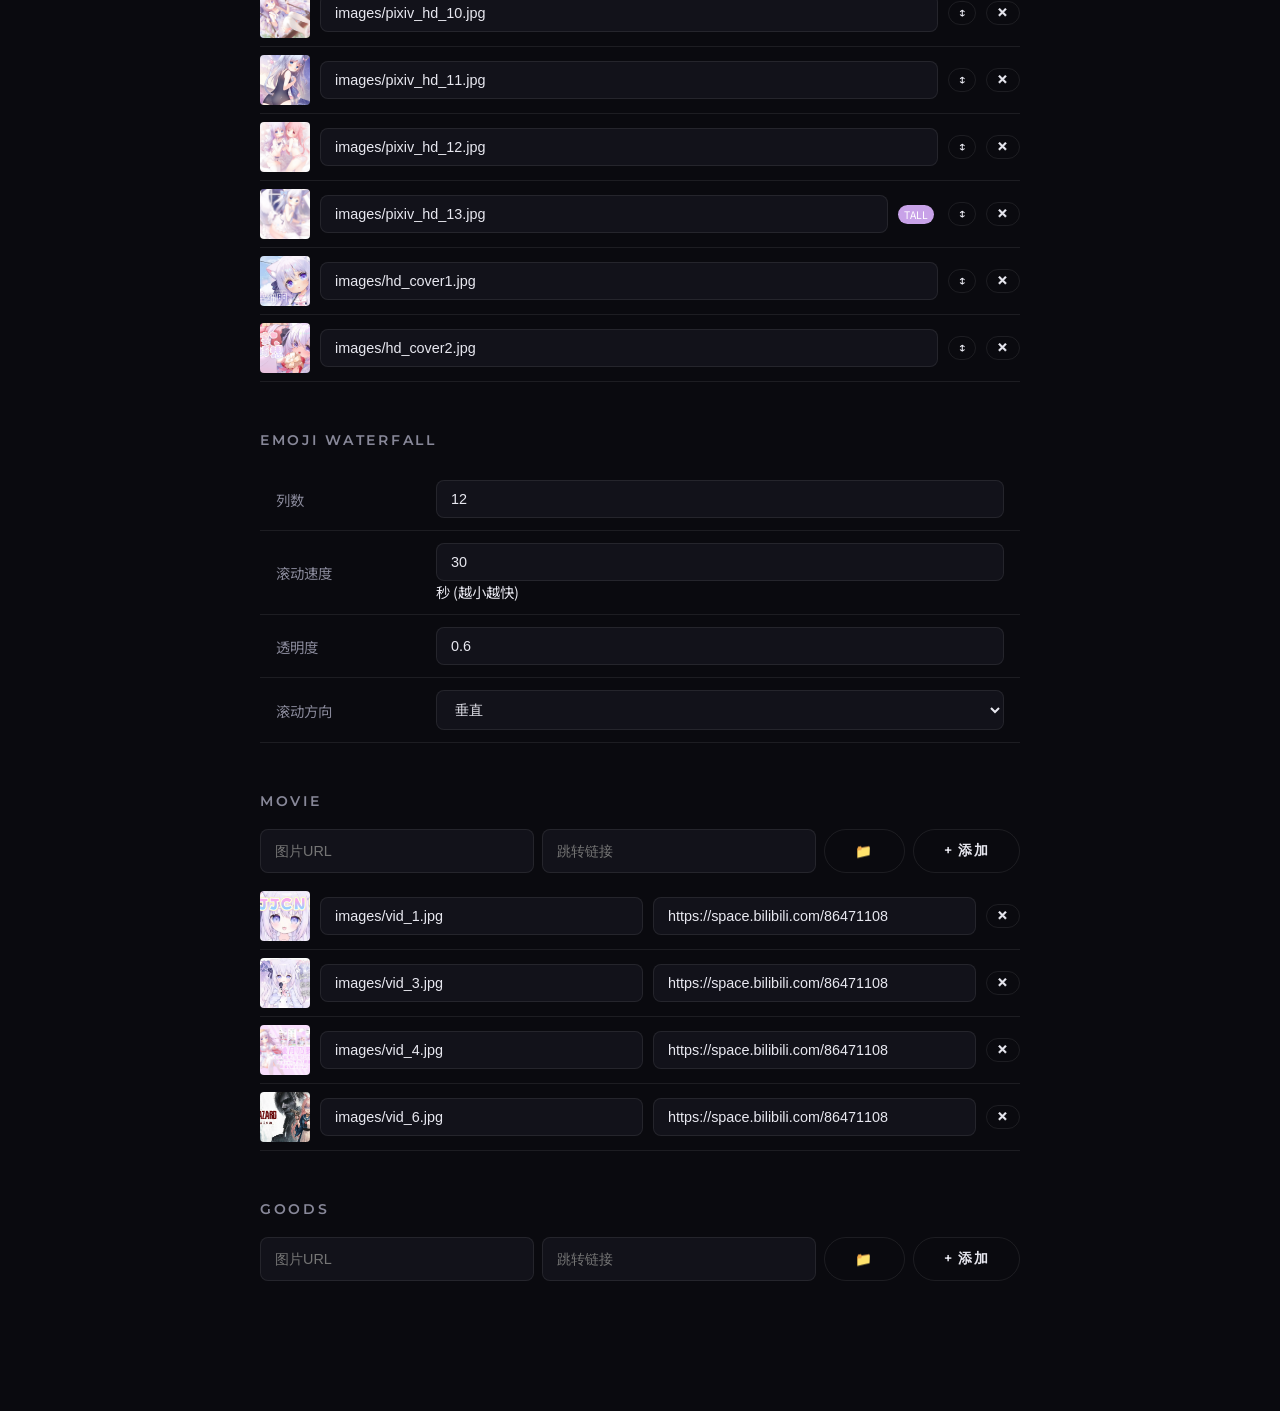
==== commit dc4d7c1a: "fix: 主题色卡化 + 删除SAVE/RESET/PREVIEW按钮 + 所有表单自动保存 + PROFILE同步" ====
--- a/settings.html
+++ b/settings.html
@@ -208,9 +208,9 @@
         <div class="section">
             <h2>SOCIAL LINKS</h2>
             <table class="config-table">
-                <tr><th>Bilibili</th><td><input type="url" id="linkBilibili" value="https://space.bilibili.com/86471108"></td></tr>
-                <tr><th>Twitter</th><td><input type="url" id="linkTwitter" value="https://twitter.com/Ayatsuki_Nora"></td></tr>
-                <tr><th>Pixiv</th><td><input type="url" id="linkPixiv" value="https://www.pixiv.net/users/36966416"></td></tr>
+                <tr><th>Bilibili</th><td><input type="url" id="linkBilibili" value="https://space.bilibili.com/86471108" oninput="autoSaveSettings()"></td></tr>
+                <tr><th>Twitter</th><td><input type="url" id="linkTwitter" value="https://twitter.com/Ayatsuki_Nora" oninput="autoSaveSettings()"></td></tr>
+                <tr><th>Pixiv</th><td><input type="url" id="linkPixiv" value="https://www.pixiv.net/users/36966416" oninput="autoSaveSettings()"></td></tr>
             </table>
         </div>
 
@@ -218,15 +218,15 @@
         <div class="section">
             <h2>PROFILE</h2>
             <table class="config-table">
-                <tr><th>名前</th><td><input type="text" id="profileName" value="綾月乃蘿"></td></tr>
-                <tr><th>EN NAME</th><td><input type="text" id="profileNameEn" value="Ayatsuki Nora"></td></tr>
-                <tr><th>TAGLINE</th><td><input type="text" id="profileTagline" value="イラストレーター × 配信者"></td></tr>
-                <tr><th>誕生日</th><td><input type="text" id="profileBday" value="4月21日"></td></tr>
-                <tr><th>種族</th><td><input type="text" id="profileRace" value="猫猫"></td></tr>
-                <tr><th>特性</th><td><input type="text" id="profileTrait" value="豆豆眉"></td></tr>
-                <tr><th>言語</th><td><input type="text" id="profileLang" value="中文 / 日本語"></td></tr>
-                <tr><th>活動</th><td><input type="text" id="profileActivity" value="イラスト制作 × ライブ配信"></td></tr>
-                <tr><th>简介</th><td><input type="text" id="profileDesc" value="猫猫画師兼職虛擬主播，你的賽博損友！"></td></tr>
+                <tr><th>名前</th><td><input type="text" id="profileName" value="綾月乃蘿" oninput="autoSaveSettings()"></td></tr>
+                <tr><th>EN NAME</th><td><input type="text" id="profileNameEn" value="Ayatsuki Nora" oninput="autoSaveSettings()"></td></tr>
+                <tr><th>TAGLINE</th><td><input type="text" id="profileTagline" value="イラストレーター × 配信者" oninput="autoSaveSettings()"></td></tr>
+                <tr><th>誕生日</th><td><input type="text" id="profileBday" value="4月21日" oninput="autoSaveSettings()"></td></tr>
+                <tr><th>種族</th><td><input type="text" id="profileRace" value="猫猫" oninput="autoSaveSettings()"></td></tr>
+                <tr><th>特性</th><td><input type="text" id="profileTrait" value="豆豆眉" oninput="autoSaveSettings()"></td></tr>
+                <tr><th>言語</th><td><input type="text" id="profileLang" value="中文 / 日本語" oninput="autoSaveSettings()"></td></tr>
+                <tr><th>活動</th><td><input type="text" id="profileActivity" value="イラスト制作 × ライブ配信" oninput="autoSaveSettings()"></td></tr>
+                <tr><th>简介</th><td><input type="text" id="profileDesc" value="猫猫画師兼職虛擬主播，你的賽博損友！" oninput="autoSaveSettings()"></td></tr>
             </table>
         </div>
 
@@ -235,13 +235,13 @@
             <h2>GALLERY</h2>
             <table class="config-table">
                 <tr><th>列数</th><td>
-                    <select id="galleryCols">
+                    <select id="galleryCols" onchange="autoSaveSettings()">
                         <option value="2">2列</option>
                         <option value="3" selected>3列</option>
                         <option value="4">4列</option>
                     </select>
                 </td></tr>
-                <tr><th>间距</th><td><input type="number" id="galleryGap" value="16" min="0" max="40"> px</td></tr>
+                <tr><th>间距</th><td><input type="number" id="galleryGap" value="16" min="0" max="40" onchange="autoSaveSettings()"> px</td></tr>
             </table>
             <div style="margin-top:20px">
                 <h3 style="font-size:0.8rem;color:var(--text-dim);margin-bottom:10px">图片列表</h3>
@@ -260,11 +260,11 @@
         <div class="section">
             <h2>EMOJI WATERFALL</h2>
             <table class="config-table">
-                <tr><th>列数</th><td><input type="number" id="emojiCols" value="12" min="4" max="20"></td></tr>
-                <tr><th>滚动速度</th><td><input type="number" id="emojiSpeed" value="30" min="10" max="60"> 秒 (越小越快)</td></tr>
-                <tr><th>透明度</th><td><input type="number" id="emojiOpacity" value="0.6" min="0.1" max="1" step="0.1"></td></tr>
+                <tr><th>列数</th><td><input type="number" id="emojiCols" value="12" min="4" max="20" onchange="autoSaveSettings()"></td></tr>
+                <tr><th>滚动速度</th><td><input type="number" id="emojiSpeed" value="30" min="10" max="60" onchange="autoSaveSettings()"> 秒 (越小越快)</td></tr>
+                <tr><th>透明度</th><td><input type="number" id="emojiOpacity" value="0.6" min="0.1" max="1" step="0.1" onchange="autoSaveSettings()"></td></tr>
                 <tr><th>滚动方向</th><td>
-                    <select id="emojiDirection">
+                    <select id="emojiDirection" onchange="autoSaveSettings()">
                         <option value="vertical">垂直</option>
                         <option value="diagonal-left">左斜</option>
                         <option value="diagonal-right">右斜</option>
@@ -299,14 +299,9 @@
             <div id="goodsItemList"></div>
         </div>
 
-        <div class="btn-row">
-            <button class="btn-primary btn" onclick="saveSettings()">SAVE</button>
-            <button class="btn" onclick="resetSettings()">RESET</button>
-            <button class="btn" onclick="previewSettings()">PREVIEW</button>
-        </div>
-    </div>
-
-    <div class="toast" id="toast">已保存</div>
+        </div>
+
+    <div class="toast" id="toast"></div>
 
     <script>
         // ===== 可选的Hero背景图 =====
@@ -426,14 +421,14 @@
             }
         }
 
-        function resetSettings() {
-            if (confirm('确定恢复默认设置？')) {
-                localStorage.removeItem('nora_settings');
-                localStorage.removeItem('nora_home_mode');
-                localStorage.removeItem('nora_hero_image');
-                showToast('已恢复默认设置');
-                setTimeout(() => location.reload(), 500);
-            }
+        // 自动保存（防抖）
+        let autoSaveTimer;
+        function autoSaveSettings() {
+            clearTimeout(autoSaveTimer);
+            autoSaveTimer = setTimeout(() => {
+                saveSettings();
+                showToast('已保存 ✓');
+            }, 600);
         }
 
         // ===== Gallery image management =====
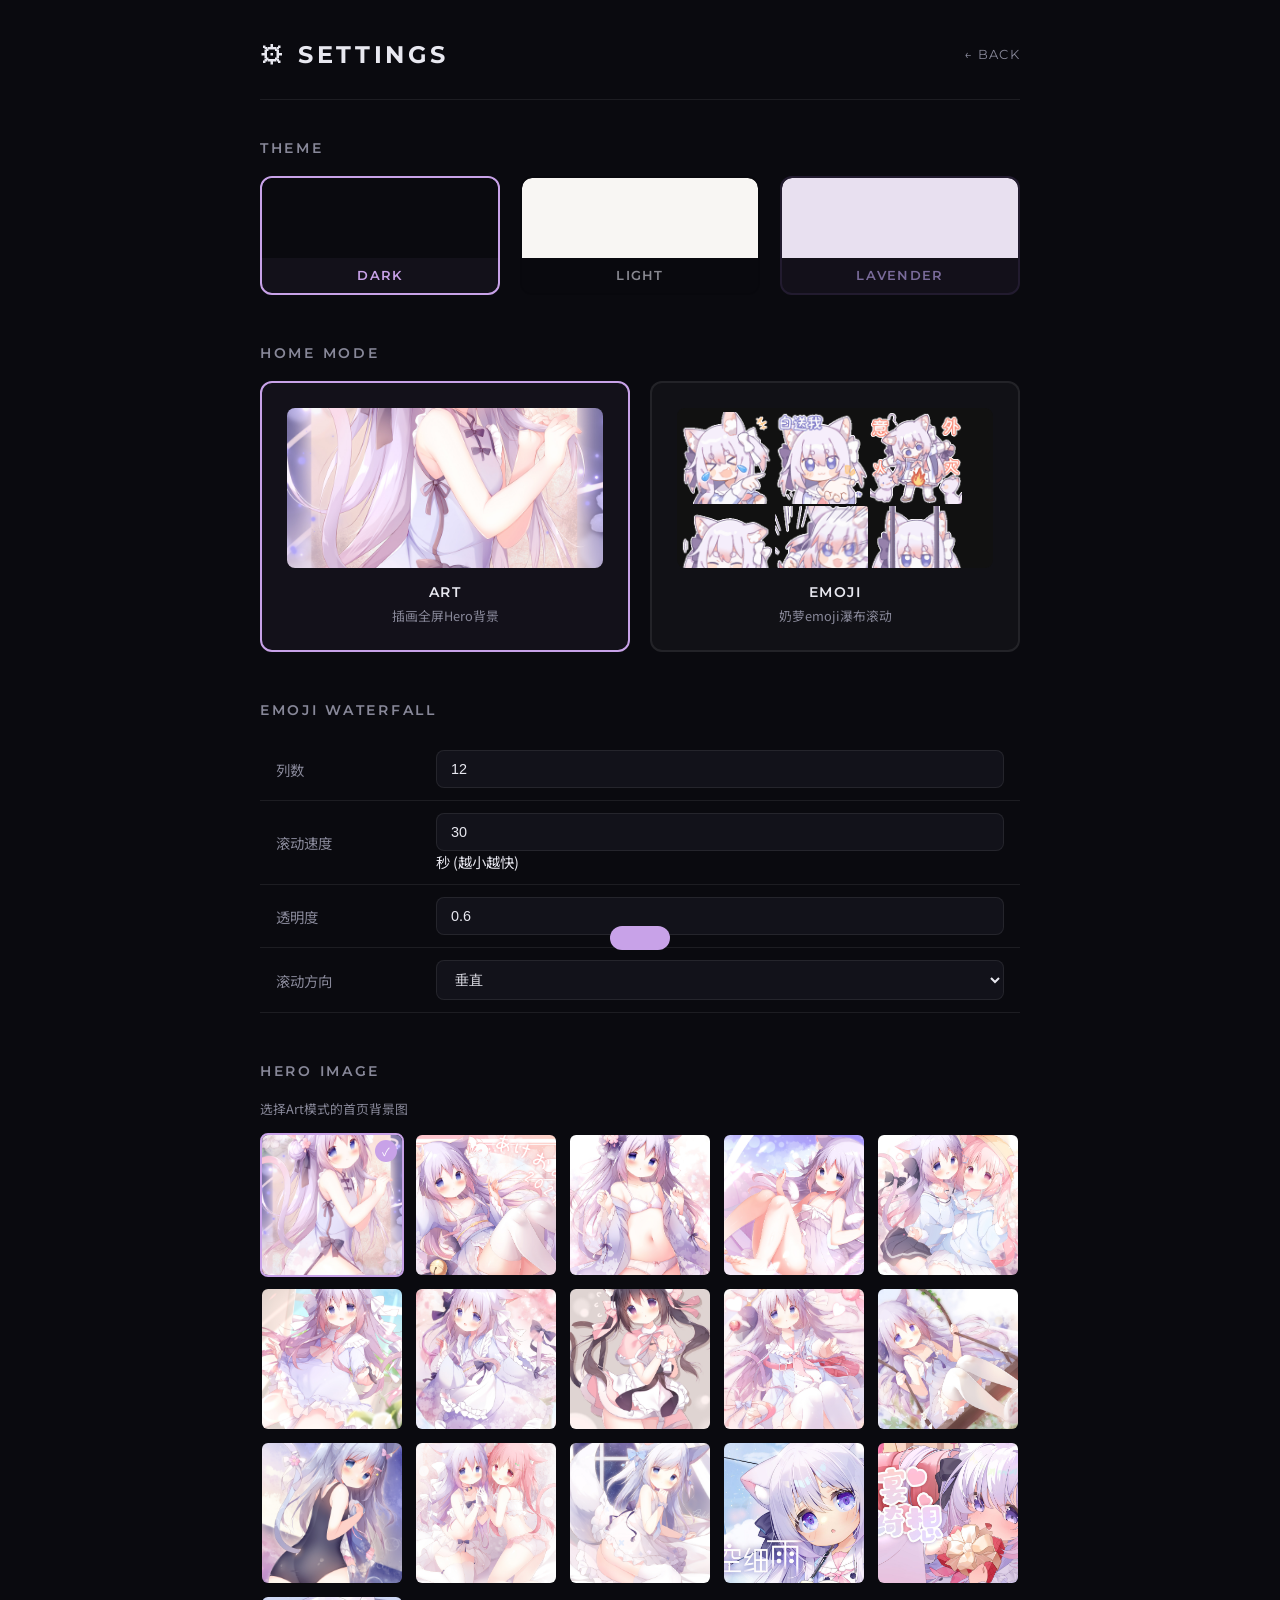
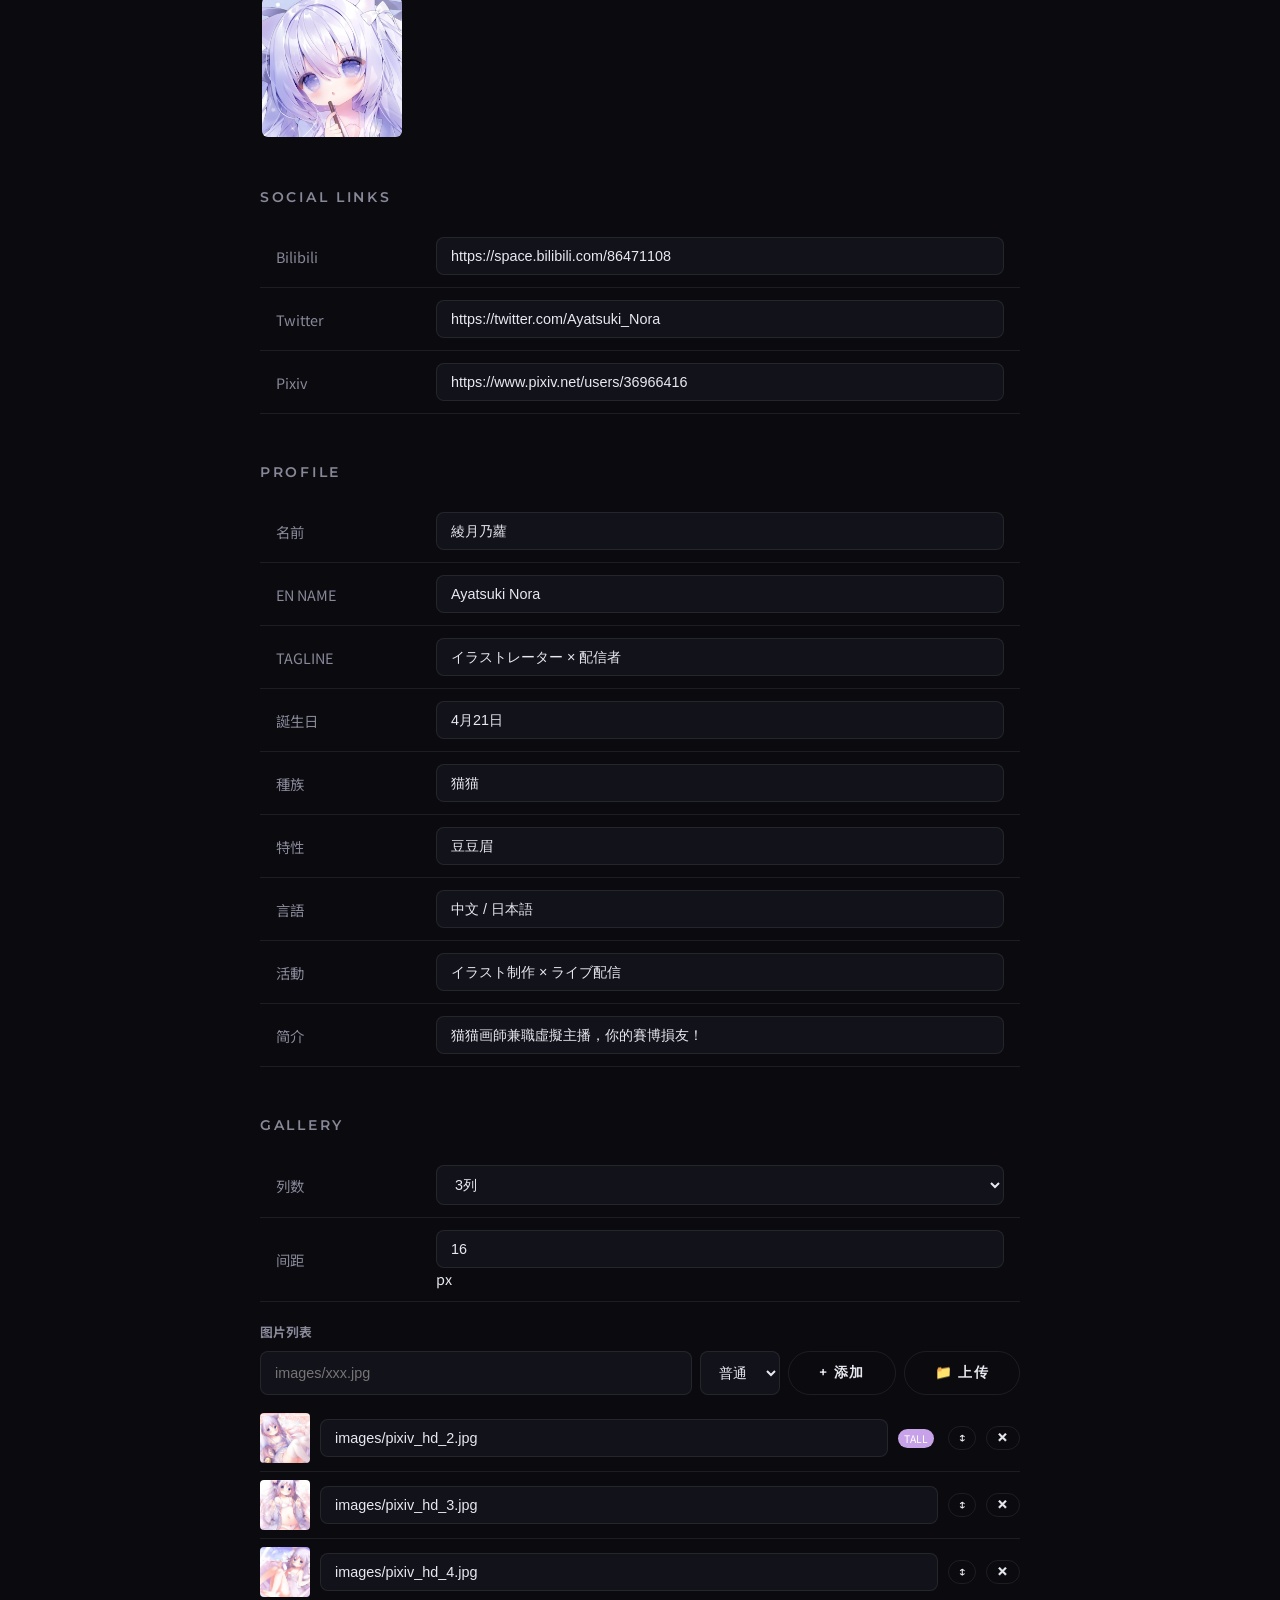
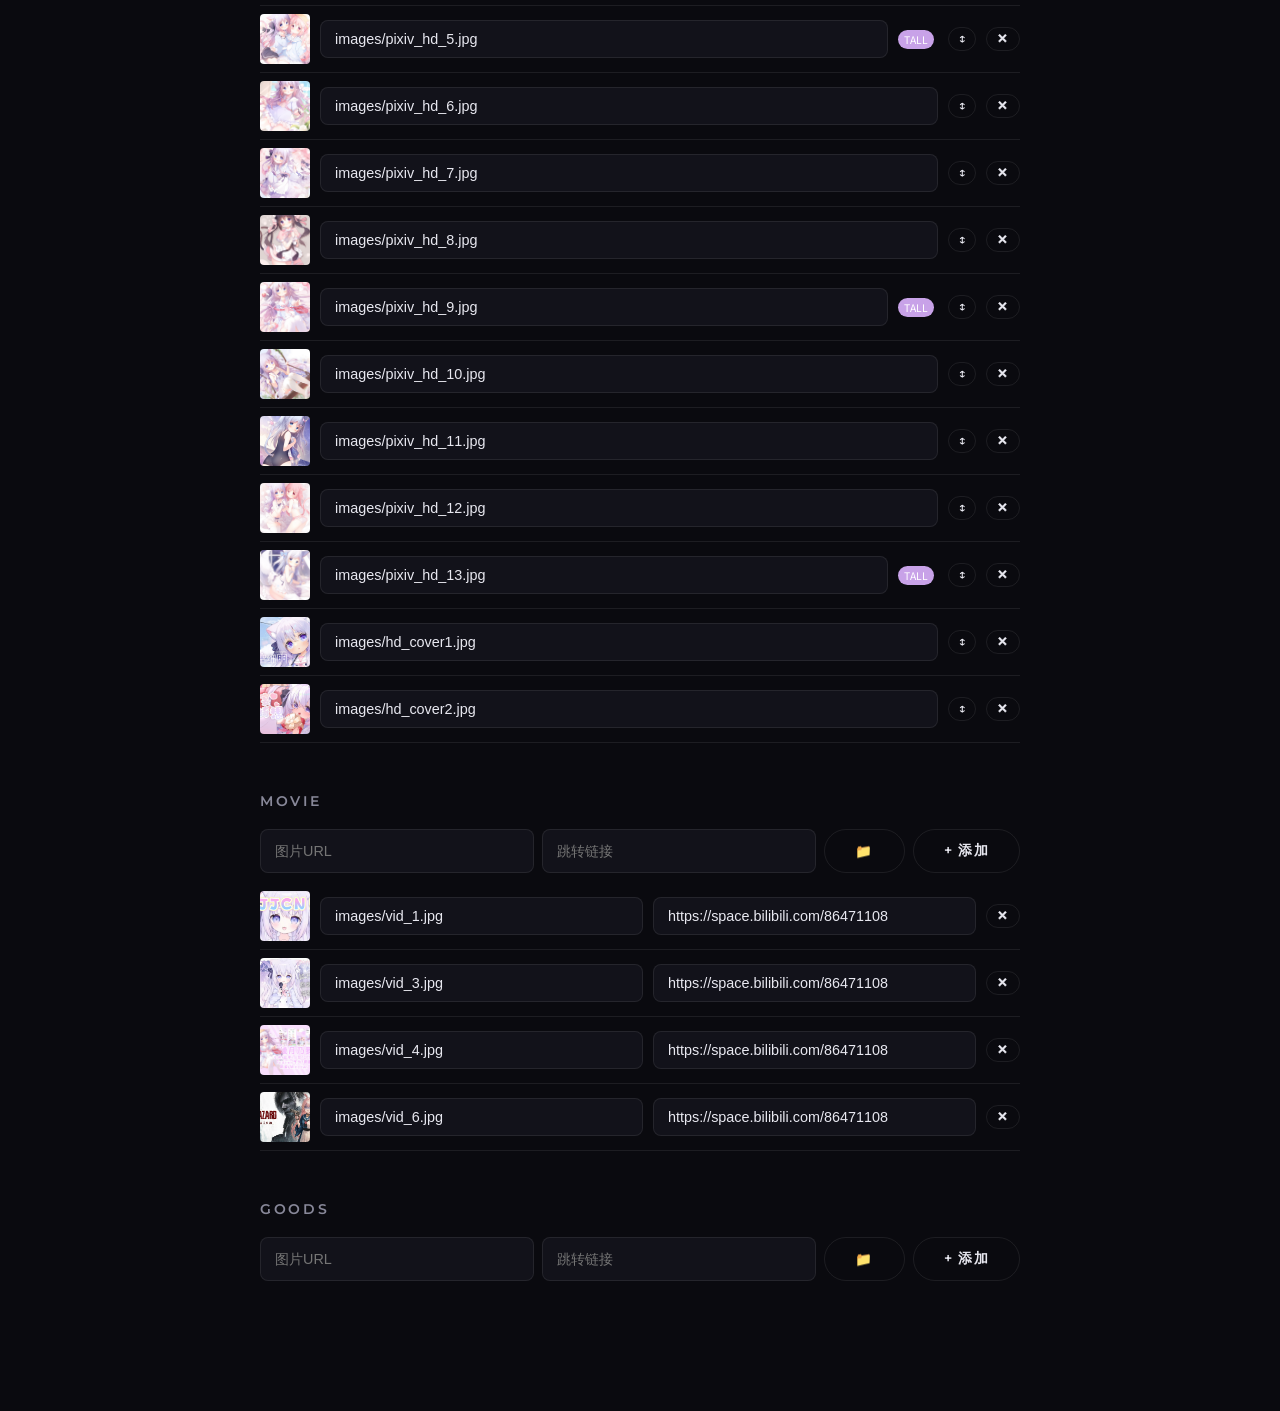
==== commit 2375f0b8: "fix: EMOJI WATERFALL移至HOME MODE正下方" ====
--- a/settings.html
+++ b/settings.html
@@ -195,6 +195,23 @@
                     <p>奶萝emoji瀑布滚动</p>
                 </div>
             </div>
+        </div>
+
+        <!-- Emoji瀑布设置 -->
+        <div class="section">
+            <h2>EMOJI WATERFALL</h2>
+            <table class="config-table">
+                <tr><th>列数</th><td><input type="number" id="emojiCols" value="12" min="4" max="20" onchange="autoSaveSettings()"></td></tr>
+                <tr><th>滚动速度</th><td><input type="number" id="emojiSpeed" value="30" min="10" max="60" onchange="autoSaveSettings()"> 秒 (越小越快)</td></tr>
+                <tr><th>透明度</th><td><input type="number" id="emojiOpacity" value="0.6" min="0.1" max="1" step="0.1" onchange="autoSaveSettings()"></td></tr>
+                <tr><th>滚动方向</th><td>
+                    <select id="emojiDirection" onchange="autoSaveSettings()">
+                        <option value="vertical">垂直</option>
+                        <option value="diagonal-left">左斜</option>
+                        <option value="diagonal-right">右斜</option>
+                    </select>
+                </td></tr>
+            </table>
         </div>
 
         <!-- Hero背景图 -->
@@ -254,23 +271,6 @@
                 </div>
                 <div id="galleryImageList"></div>
             </div>
-        </div>
-
-        <!-- Emoji瀑布设置 -->
-        <div class="section">
-            <h2>EMOJI WATERFALL</h2>
-            <table class="config-table">
-                <tr><th>列数</th><td><input type="number" id="emojiCols" value="12" min="4" max="20" onchange="autoSaveSettings()"></td></tr>
-                <tr><th>滚动速度</th><td><input type="number" id="emojiSpeed" value="30" min="10" max="60" onchange="autoSaveSettings()"> 秒 (越小越快)</td></tr>
-                <tr><th>透明度</th><td><input type="number" id="emojiOpacity" value="0.6" min="0.1" max="1" step="0.1" onchange="autoSaveSettings()"></td></tr>
-                <tr><th>滚动方向</th><td>
-                    <select id="emojiDirection" onchange="autoSaveSettings()">
-                        <option value="vertical">垂直</option>
-                        <option value="diagonal-left">左斜</option>
-                        <option value="diagonal-right">右斜</option>
-                    </select>
-                </td></tr>
-            </table>
         </div>
 
         <!-- MOVIE 管理 -->
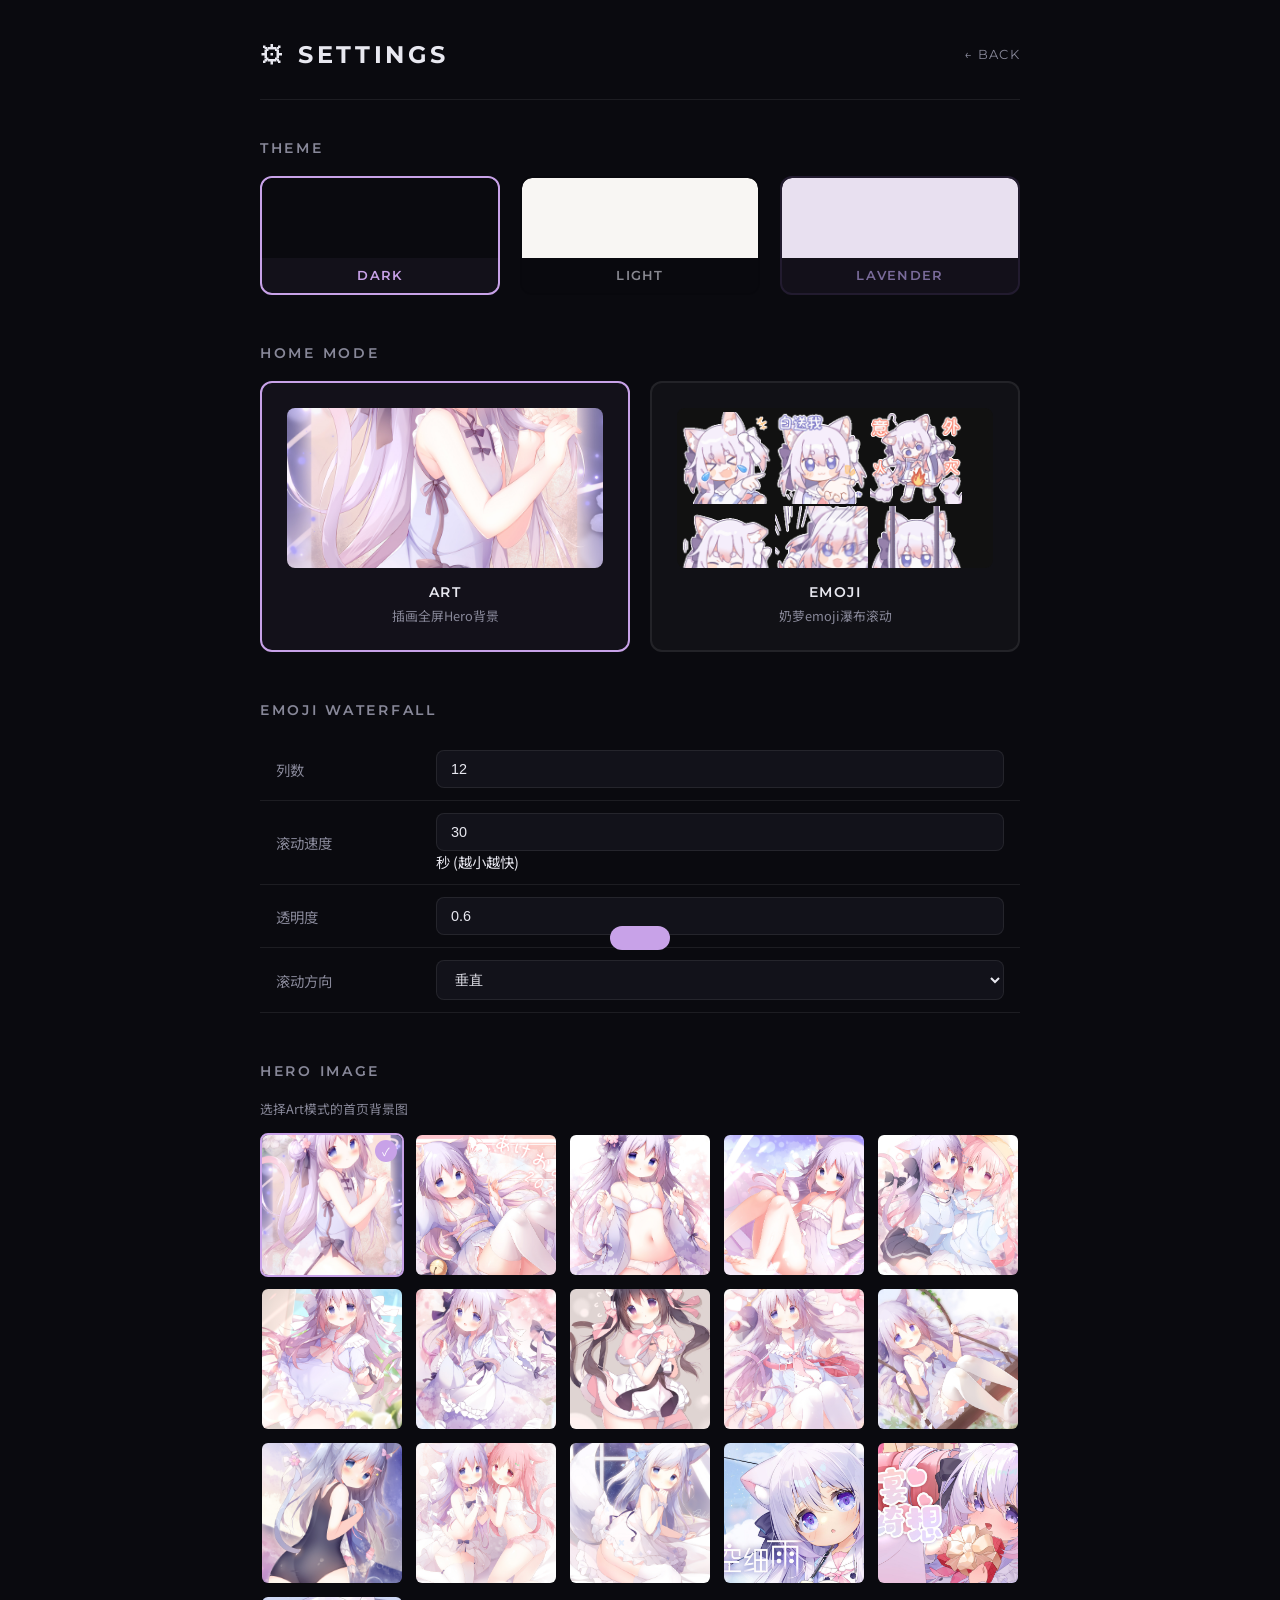
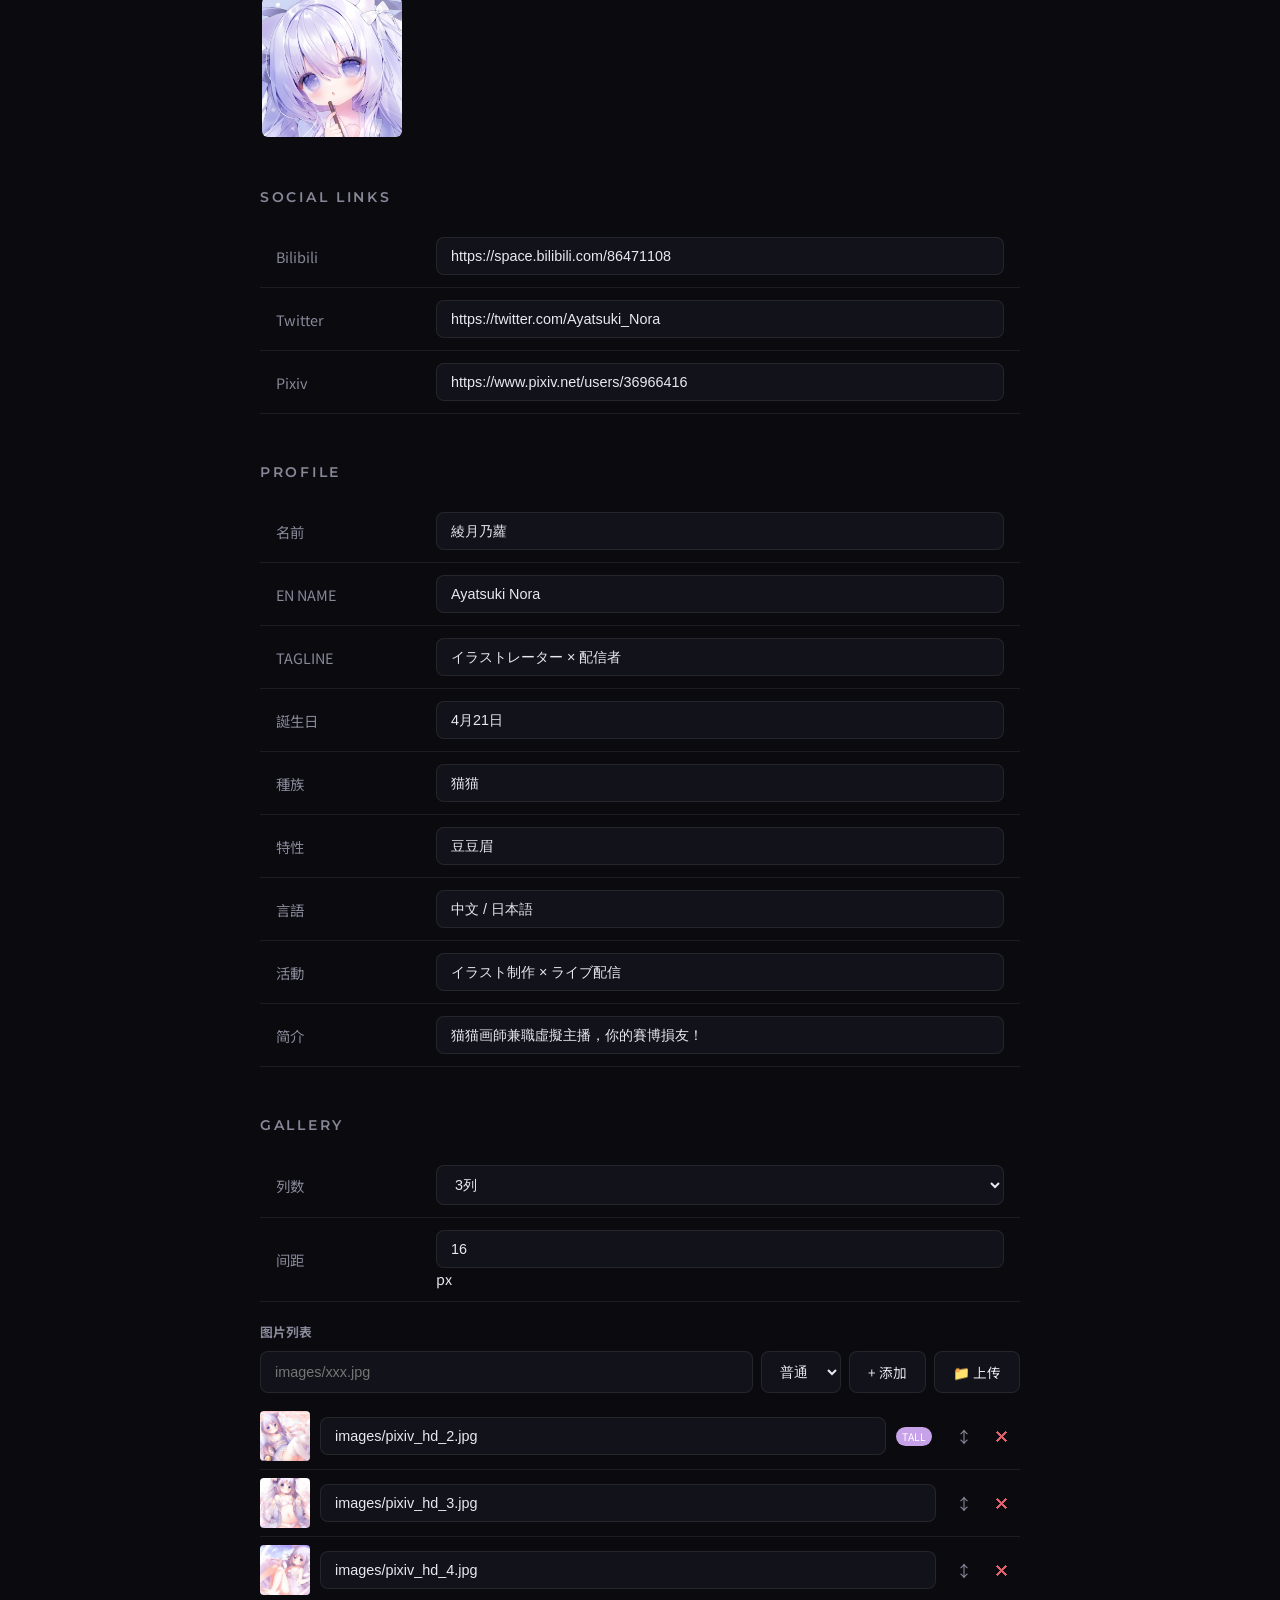
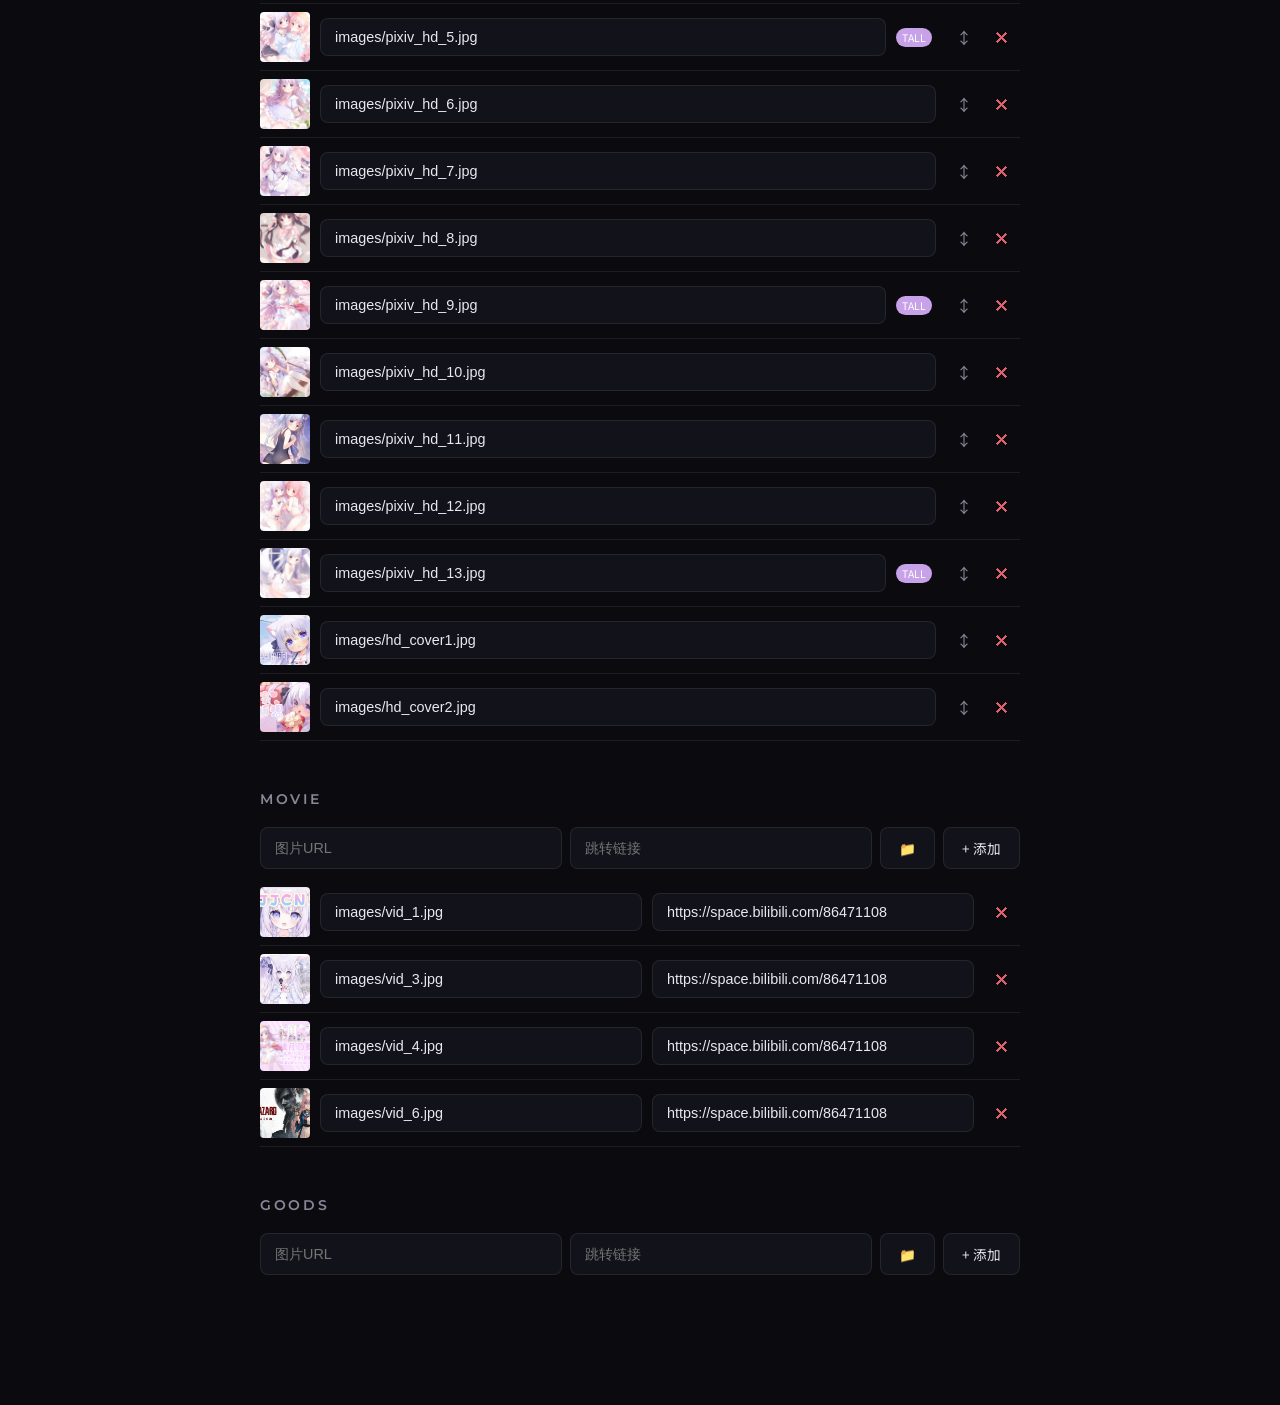
==== commit 4bcf5af0: "fix: 按钮风格统一为暗灰圆角长方形 + ↕✕无边框" ====
--- a/settings.html
+++ b/settings.html
@@ -101,16 +101,19 @@
 
         .btn-row { display: flex; gap: 12px; margin-top: 30px; }
         .btn {
-            padding: 12px 30px; border-radius: 50px; font-size: 0.85rem; cursor: pointer;
-            font-family: 'Montserrat', sans-serif; font-weight: 600; letter-spacing: 0.1em;
-            transition: all 0.3s; border: 1px solid var(--border); background: transparent; color: var(--text);
+            padding: 10px 18px; border-radius: 8px; font-size: 0.85rem; cursor: pointer;
+            font-family: inherit; transition: all 0.3s;
+            border: 1px solid var(--border); background: var(--bg2); color: var(--text);
         }
         .btn:hover { border-color: var(--accent); color: var(--accent); }
-        .btn-primary {
-            background: linear-gradient(135deg, var(--accent), var(--accent2));
-            border: none; color: white;
-        }
-        .btn-primary:hover { opacity: 0.9; transform: translateY(-1px); }
+        .btn-sm {
+            padding: 4px 8px; font-size: 0.7rem; border: none; background: transparent;
+            color: var(--text-dim);
+        }
+        .btn-sm:hover { color: var(--accent); }
+        .btn-sm.btn-danger { color: #e06070; }
+        .btn-sm.btn-danger:hover { color: #ff4040; }
+        .btn-primary { display:none; }
 
         /* Image Grid (for hero bg selection) */
         .image-grid {
@@ -469,8 +472,8 @@
                     <div class="thumb"><img src="${img.src}" alt="" onerror="this.style.display='none'"></div>
                     <input type="text" value="${img.src.replace(/"/g, '&quot;')}" oninput="updateGallerySrc(${i}, this.value)">
                     ${img.tall ? '<span class="tall-badge">TALL</span>' : ''}
-                    <button class="btn btn-sm" onclick="toggleGalleryTall(${i})" style="width:28px">↕</button>
-                    <button class="btn btn-sm btn-danger" onclick="removeGalleryImage(${i})">✕</button>
+                    <button class="btn btn-sm" onclick="toggleGalleryTall(${i})" style="width:28px;font-size:1rem">↕</button>
+                    <button class="btn btn-sm btn-danger" onclick="removeGalleryImage(${i})" style="font-size:1rem">✕</button>
                 </div>
             `).join('');
         }
@@ -553,7 +556,7 @@
                     <div class="thumb"><img src="${m.src}" alt="" onerror="this.style.display='none'"></div>
                     <input type="text" value="${m.src.replace(/"/g,'&quot;')}" oninput="updateMovieSrc(${i},this.value)" style="flex:1">
                     <input type="text" value="${m.link.replace(/"/g,'&quot;')}" oninput="updateMovieLink(${i},this.value)" style="flex:1">
-                    <button class="btn btn-sm btn-danger" onclick="removeMovieItem(${i})">✕</button>
+                    <button class="btn btn-sm btn-danger" onclick="removeMovieItem(${i})" style="font-size:1rem">✕</button>
                 </div>
             `).join('');
         }
@@ -603,7 +606,7 @@
                     <div class="thumb"><img src="${g.src}" alt="" onerror="this.style.display='none'"></div>
                     <input type="text" value="${g.src.replace(/"/g,'&quot;')}" oninput="updateGoodsSrc(${i},this.value)" style="flex:1">
                     <input type="text" value="${g.link.replace(/"/g,'&quot;')}" oninput="updateGoodsLink(${i},this.value)" style="flex:1">
-                    <button class="btn btn-sm btn-danger" onclick="removeGoodsItem(${i})">✕</button>
+                    <button class="btn btn-sm btn-danger" onclick="removeGoodsItem(${i})" style="font-size:1rem">✕</button>
                 </div>
             `).join('');
         }
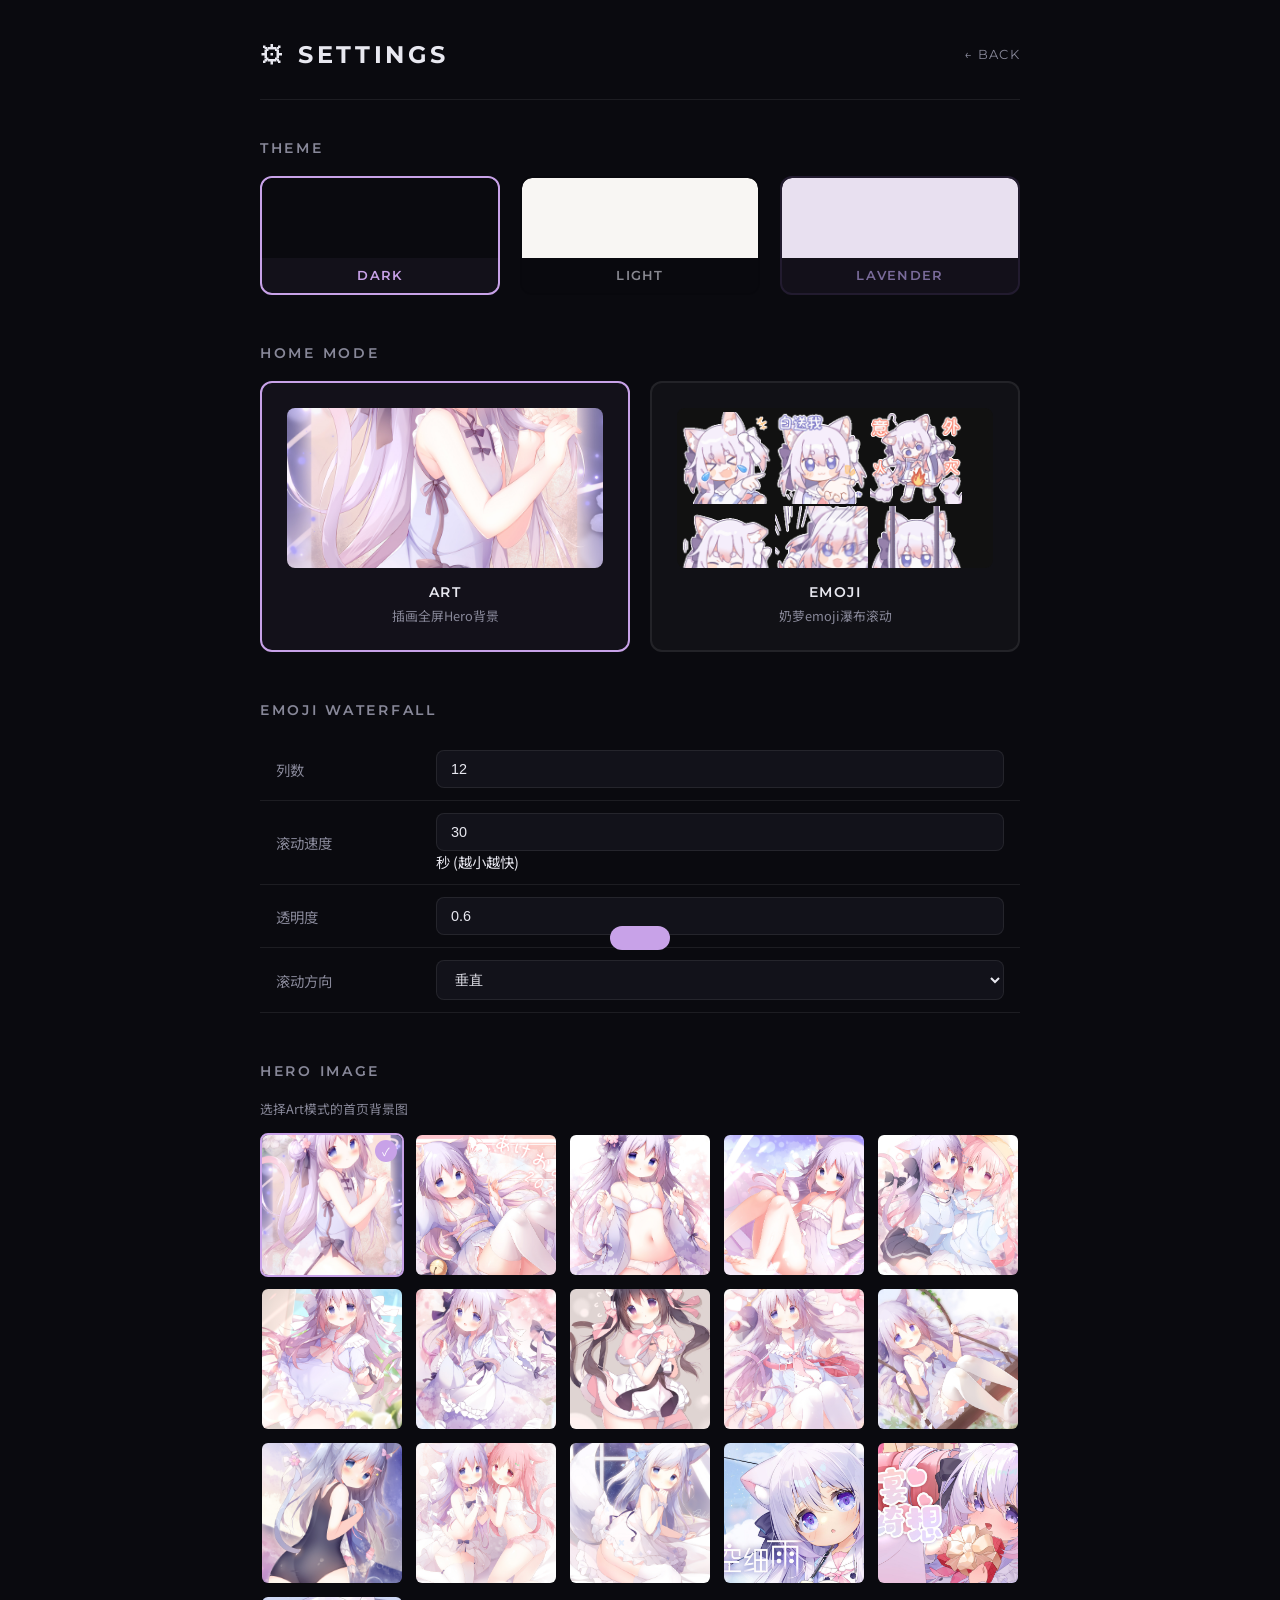
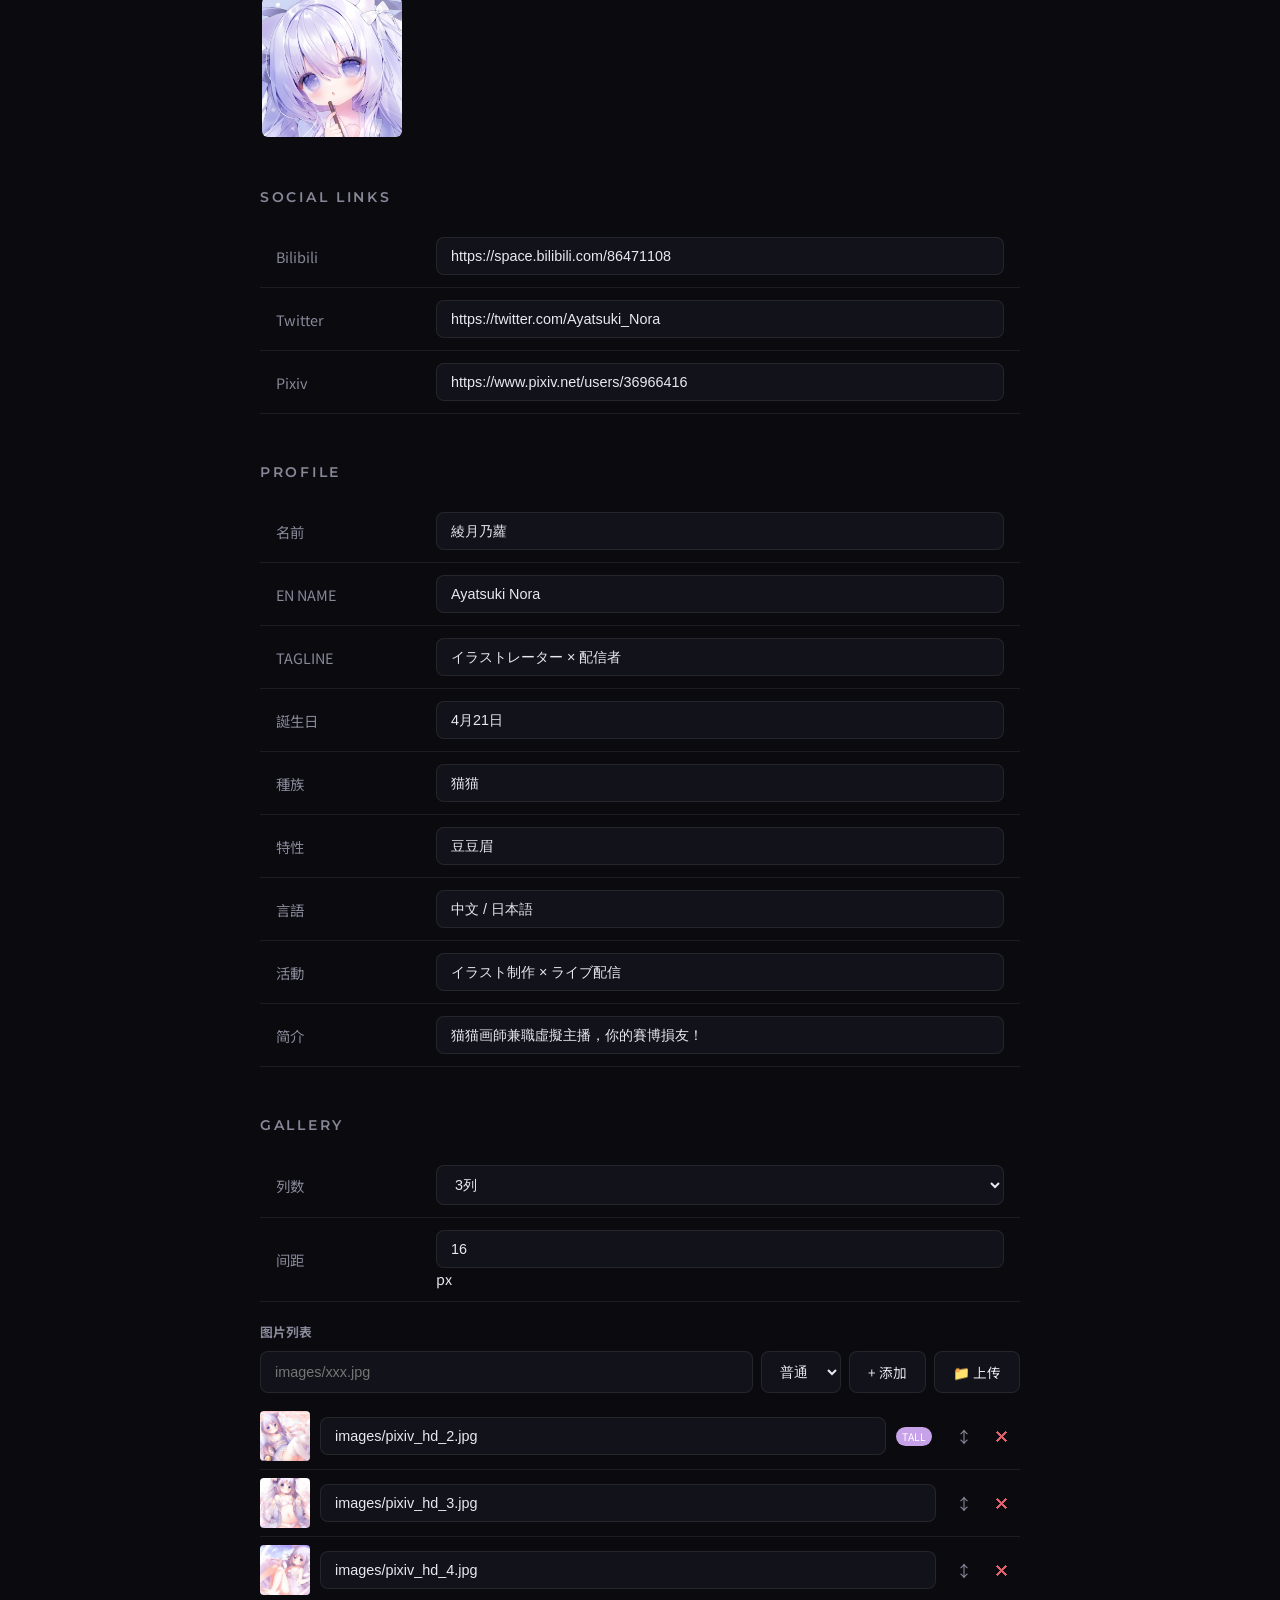
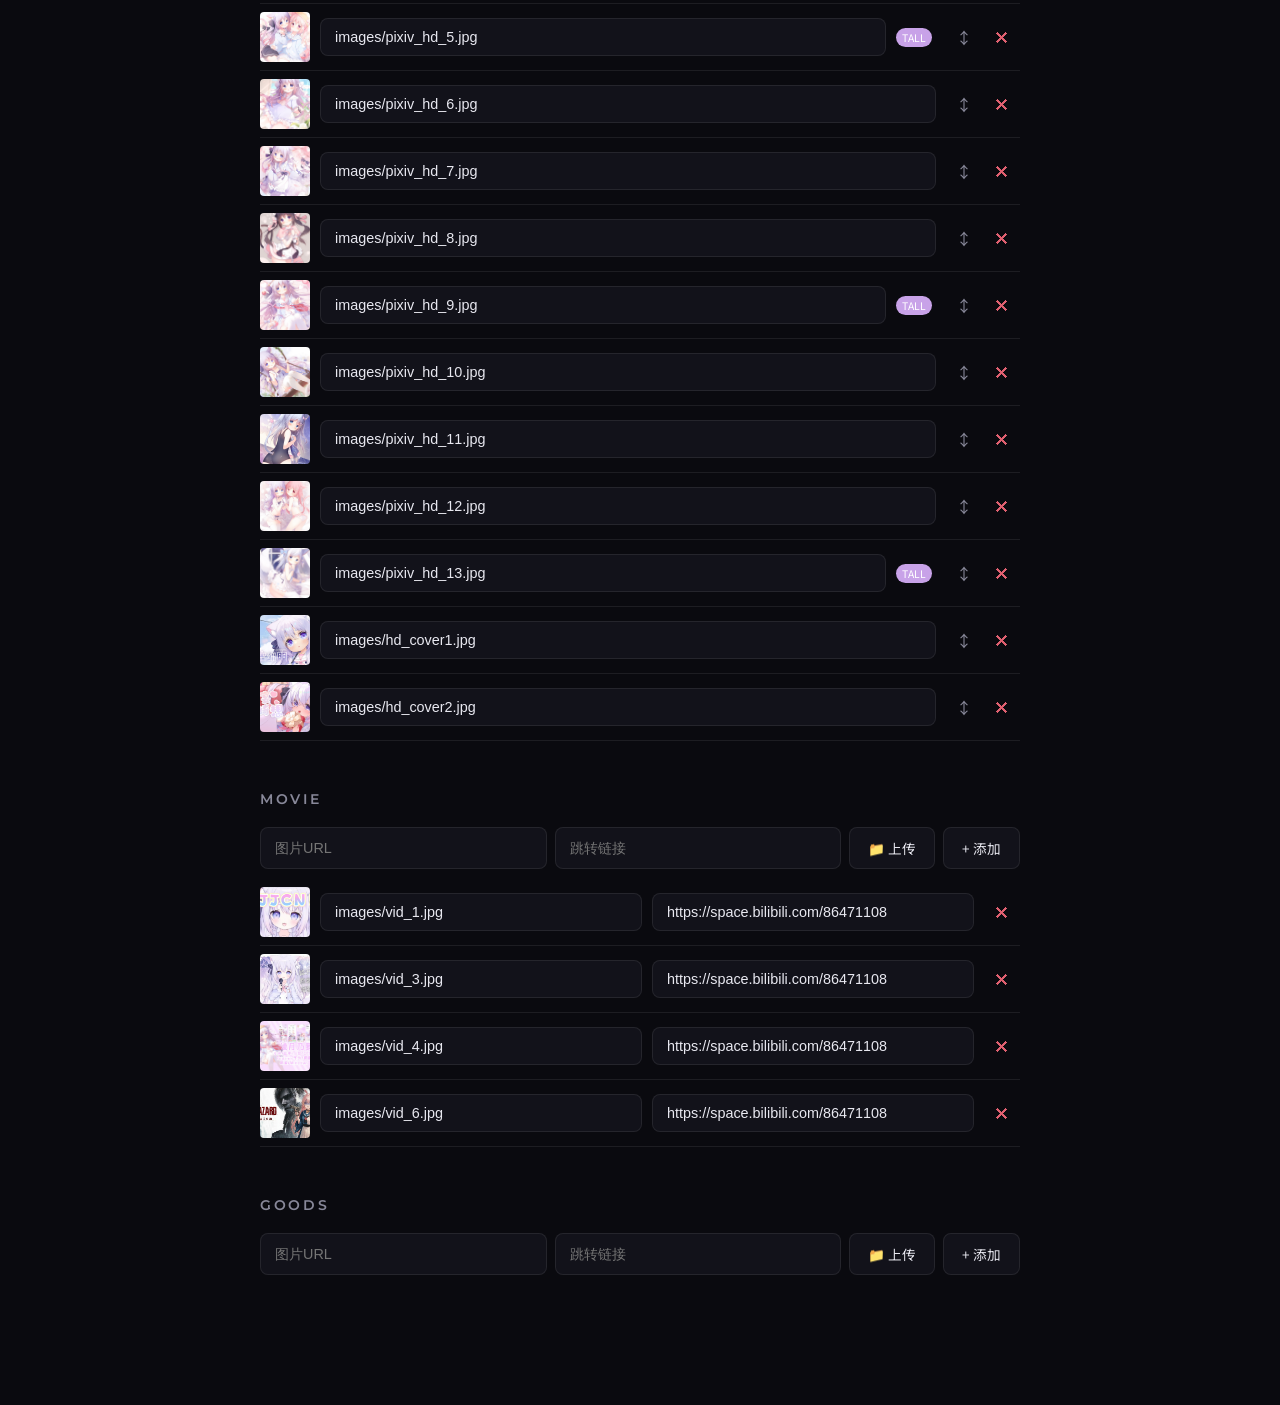
==== commit 1436141e: "v0.2.1" ====
--- a/settings.html
+++ b/settings.html
@@ -283,7 +283,7 @@
                 <input type="text" id="newMovieImg" placeholder="图片URL" style="flex:1">
                 <input type="text" id="newMovieLink" placeholder="跳转链接" style="flex:1">
                 <input type="file" id="movieFileInput" accept="image/*" style="display:none" onchange="uploadMovieImage(this)">
-                <button class="btn" onclick="document.getElementById('movieFileInput').click()">📁</button>
+                <button class="btn" onclick="document.getElementById('movieFileInput').click()">📁 上传</button>
                 <button class="btn" onclick="addMovieItem()">+ 添加</button>
             </div>
             <div id="movieItemList"></div>
@@ -296,7 +296,7 @@
                 <input type="text" id="newGoodsImg" placeholder="图片URL" style="flex:1">
                 <input type="text" id="newGoodsLink" placeholder="跳转链接" style="flex:1">
                 <input type="file" id="goodsFileInput" accept="image/*" style="display:none" onchange="uploadGoodsImage(this)">
-                <button class="btn" onclick="document.getElementById('goodsFileInput').click()">📁</button>
+                <button class="btn" onclick="document.getElementById('goodsFileInput').click()">📁 上传</button>
                 <button class="btn" onclick="addGoodsItem()">+ 添加</button>
             </div>
             <div id="goodsItemList"></div>
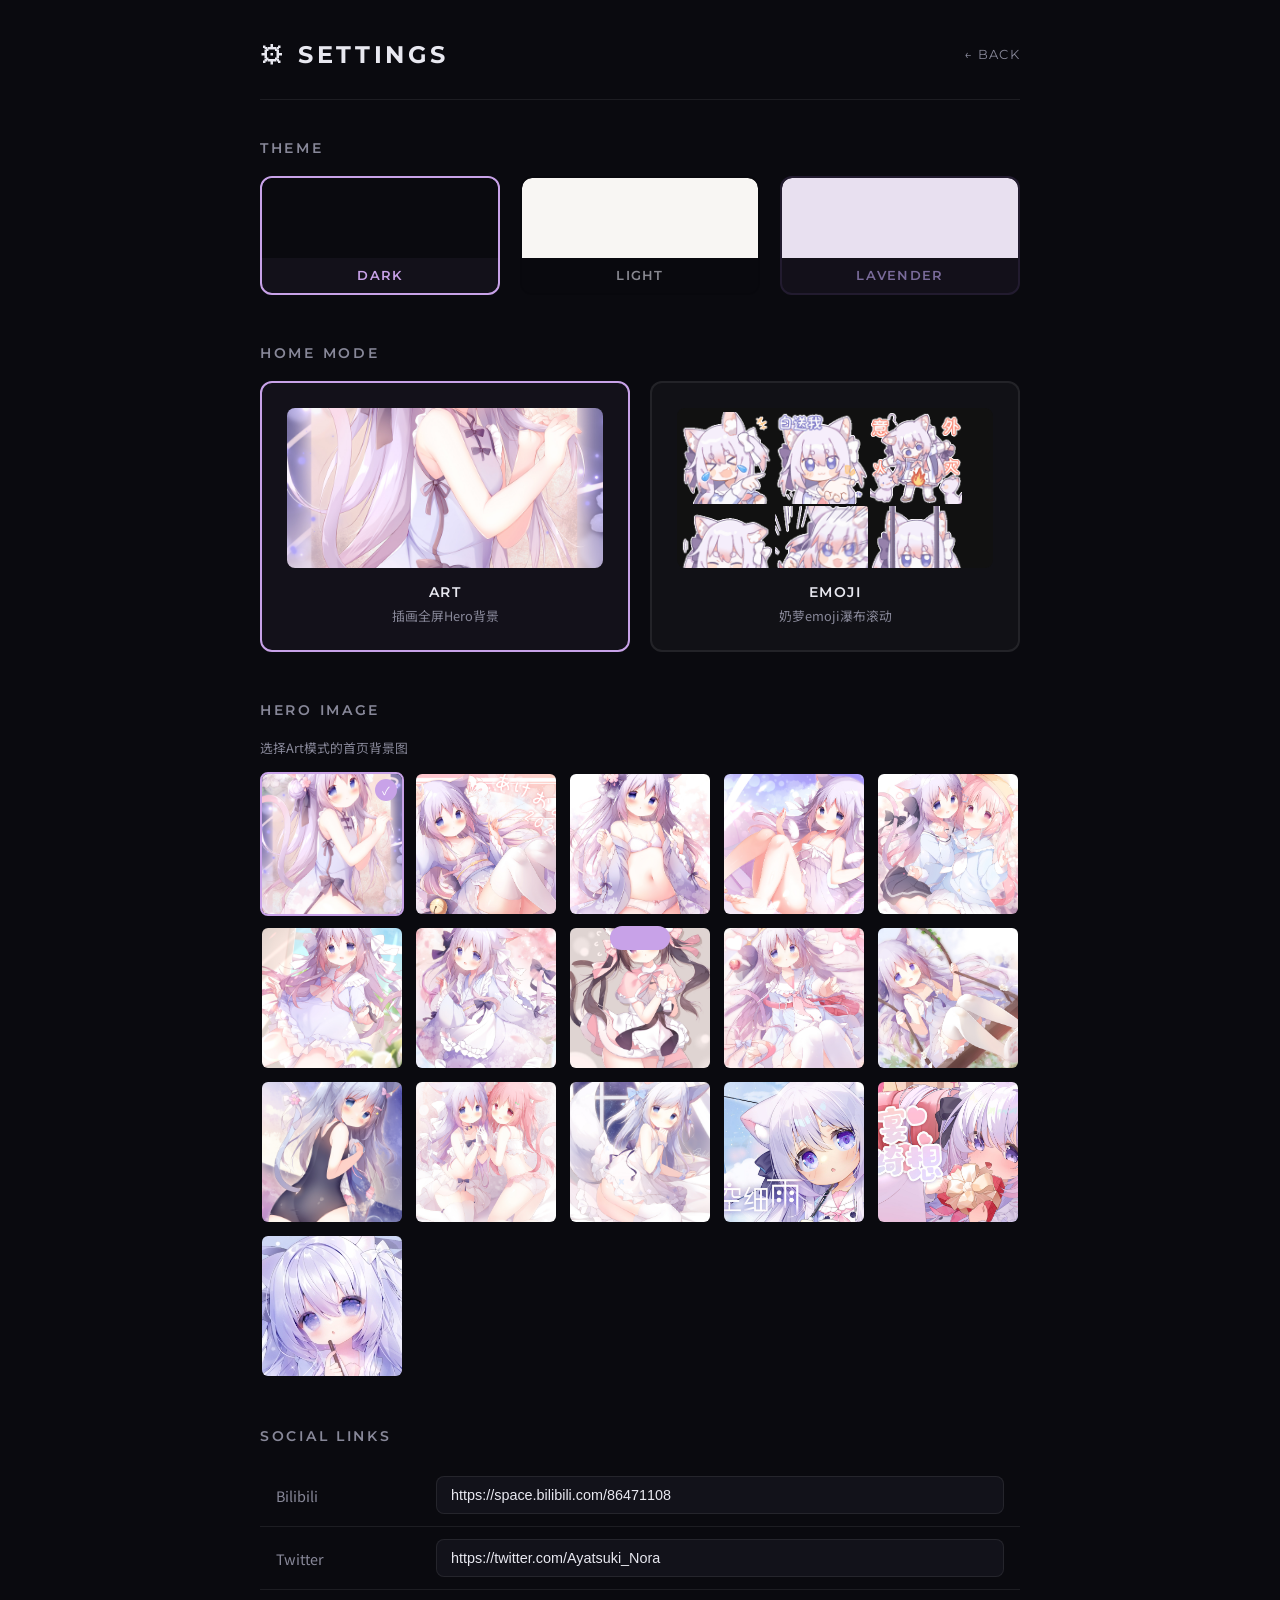
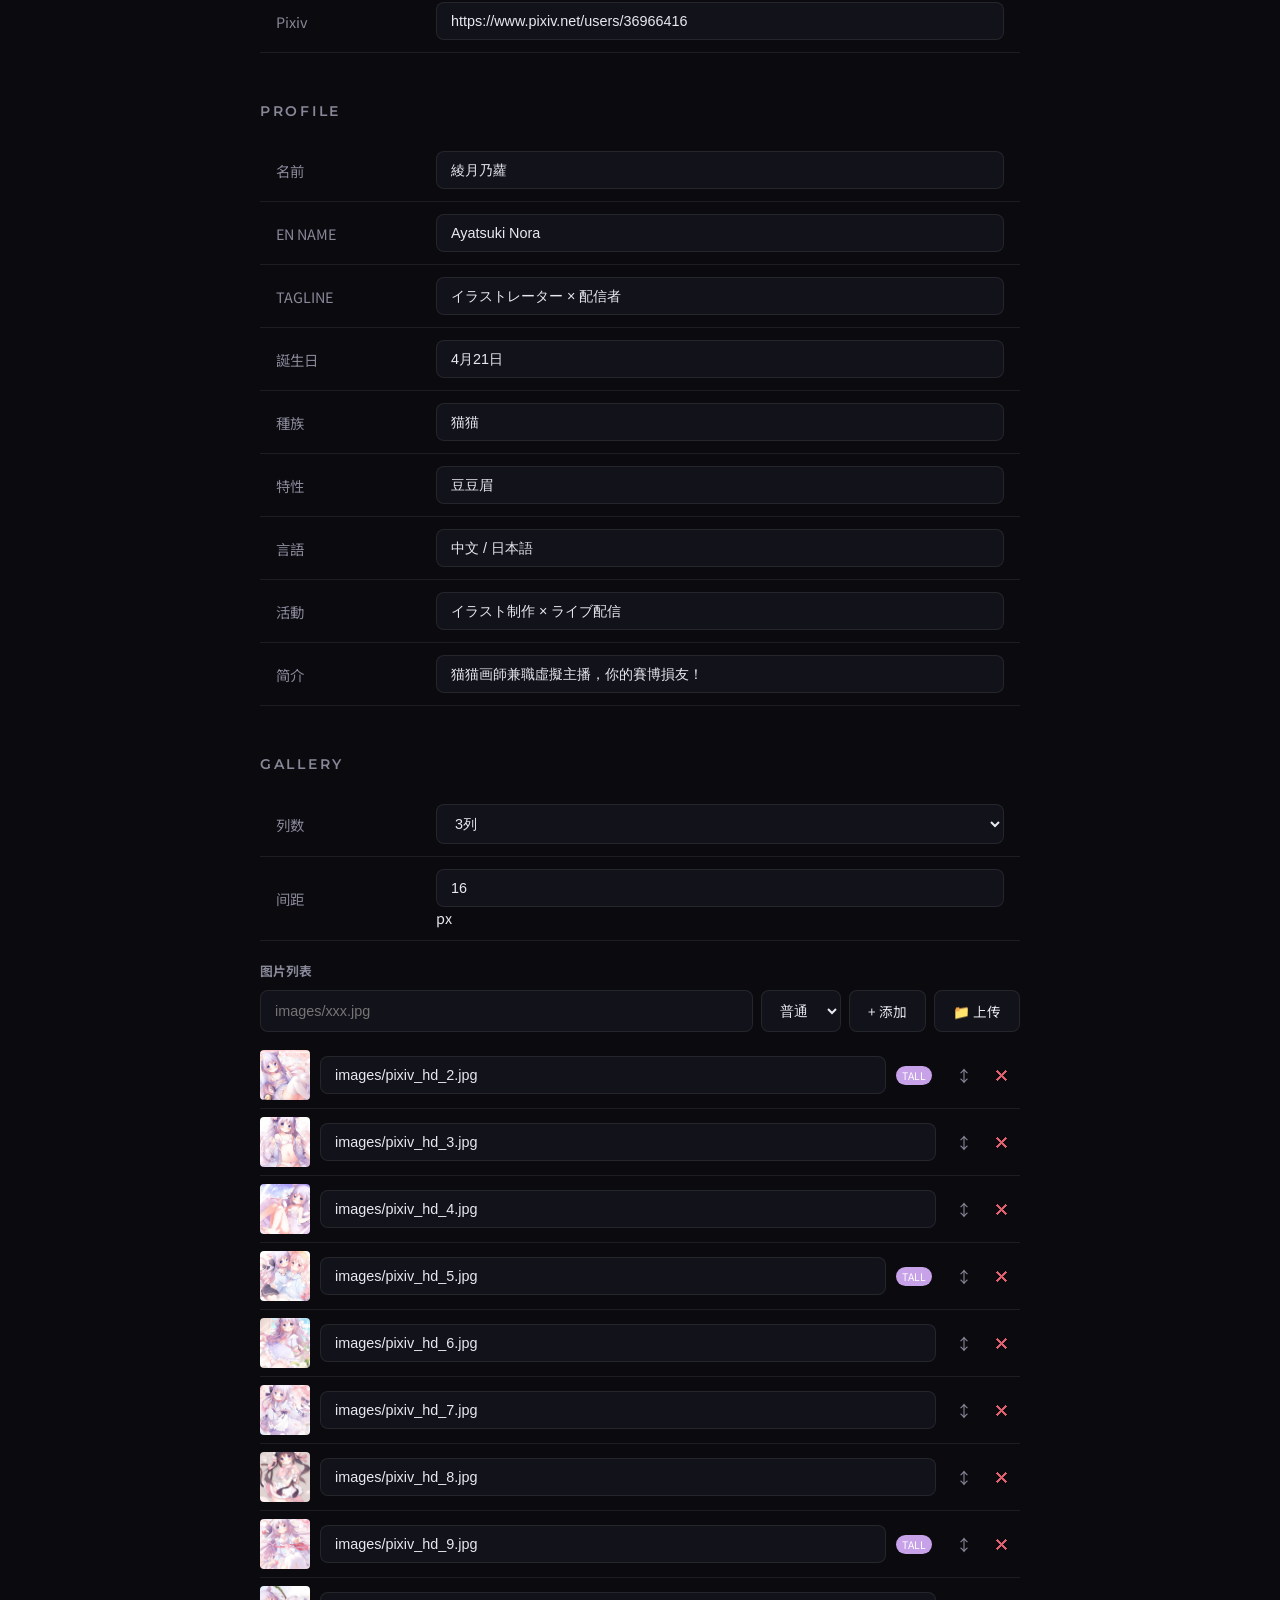
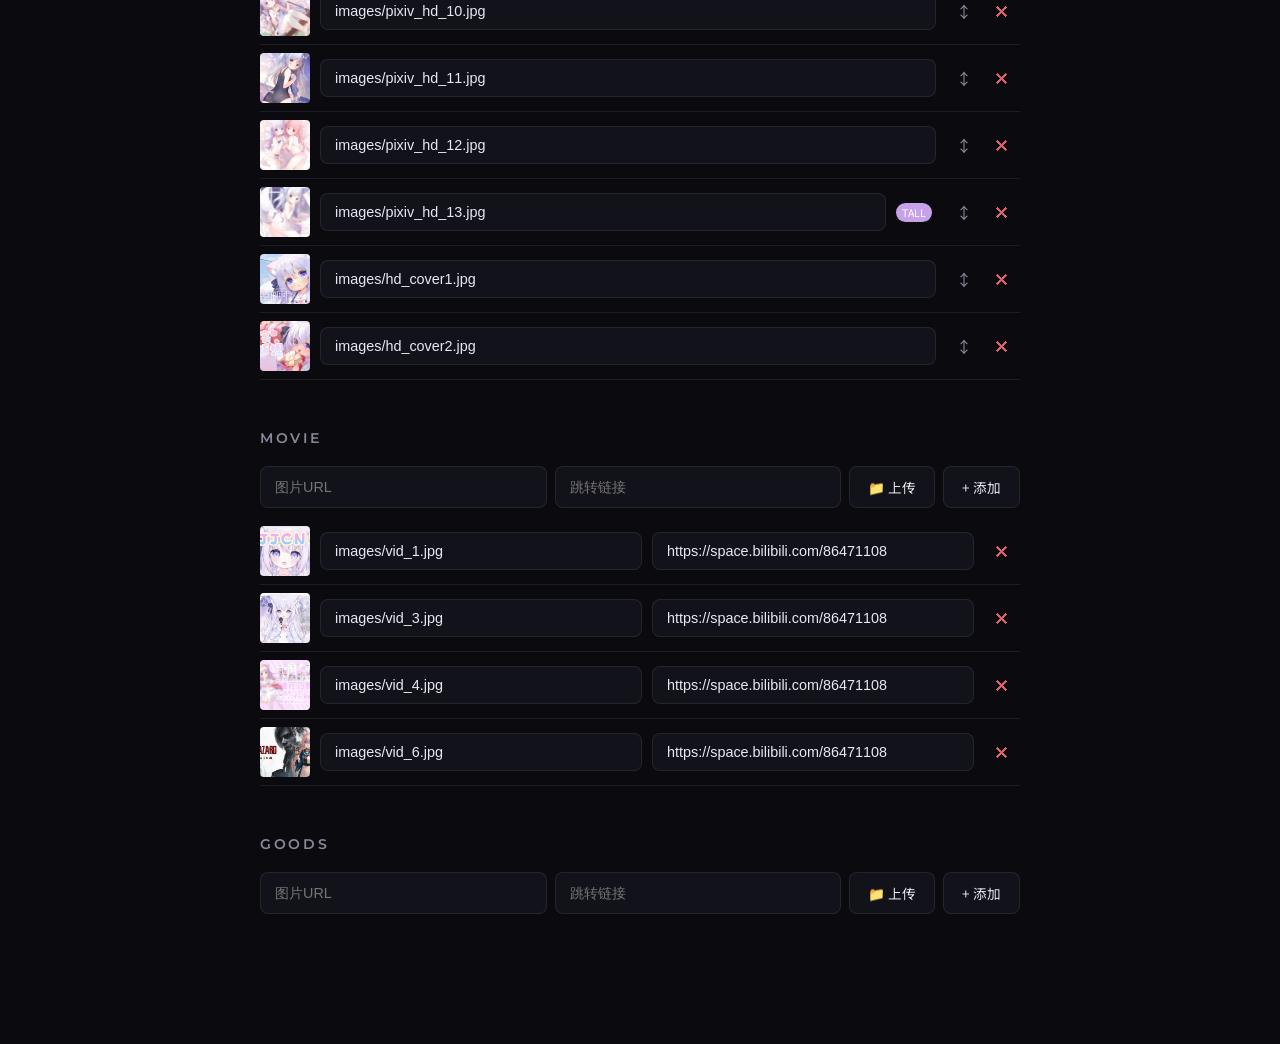
==== commit cc2e980b: "v0.2.2" ====
--- a/settings.html
+++ b/settings.html
@@ -201,11 +201,11 @@
         </div>
 
         <!-- Emoji瀑布设置 -->
-        <div class="section">
+        <div class="section" id="emojiSection">
             <h2>EMOJI WATERFALL</h2>
             <table class="config-table">
                 <tr><th>列数</th><td><input type="number" id="emojiCols" value="12" min="4" max="20" onchange="autoSaveSettings()"></td></tr>
-                <tr><th>滚动速度</th><td><input type="number" id="emojiSpeed" value="30" min="10" max="60" onchange="autoSaveSettings()"> 秒 (越小越快)</td></tr>
+                <tr><th>滚动速度</th><td><input type="number" id="emojiSpeed" value="30" min="10" max="60" onchange="autoSaveSettings()"></td></tr>
                 <tr><th>透明度</th><td><input type="number" id="emojiOpacity" value="0.6" min="0.1" max="1" step="0.1" onchange="autoSaveSettings()"></td></tr>
                 <tr><th>滚动方向</th><td>
                     <select id="emojiDirection" onchange="autoSaveSettings()">
@@ -352,6 +352,8 @@
             localStorage.setItem('nora_home_mode', mode);
             // 显示/隐藏hero image section
             document.getElementById('heroImageSection').style.display = mode === 'art' ? 'block' : 'none';
+            // 显示/隐藏emoji section
+            document.getElementById('emojiSection').style.display = mode === 'emoji' ? 'block' : 'none';
         }
 
         // ===== Save/Load =====
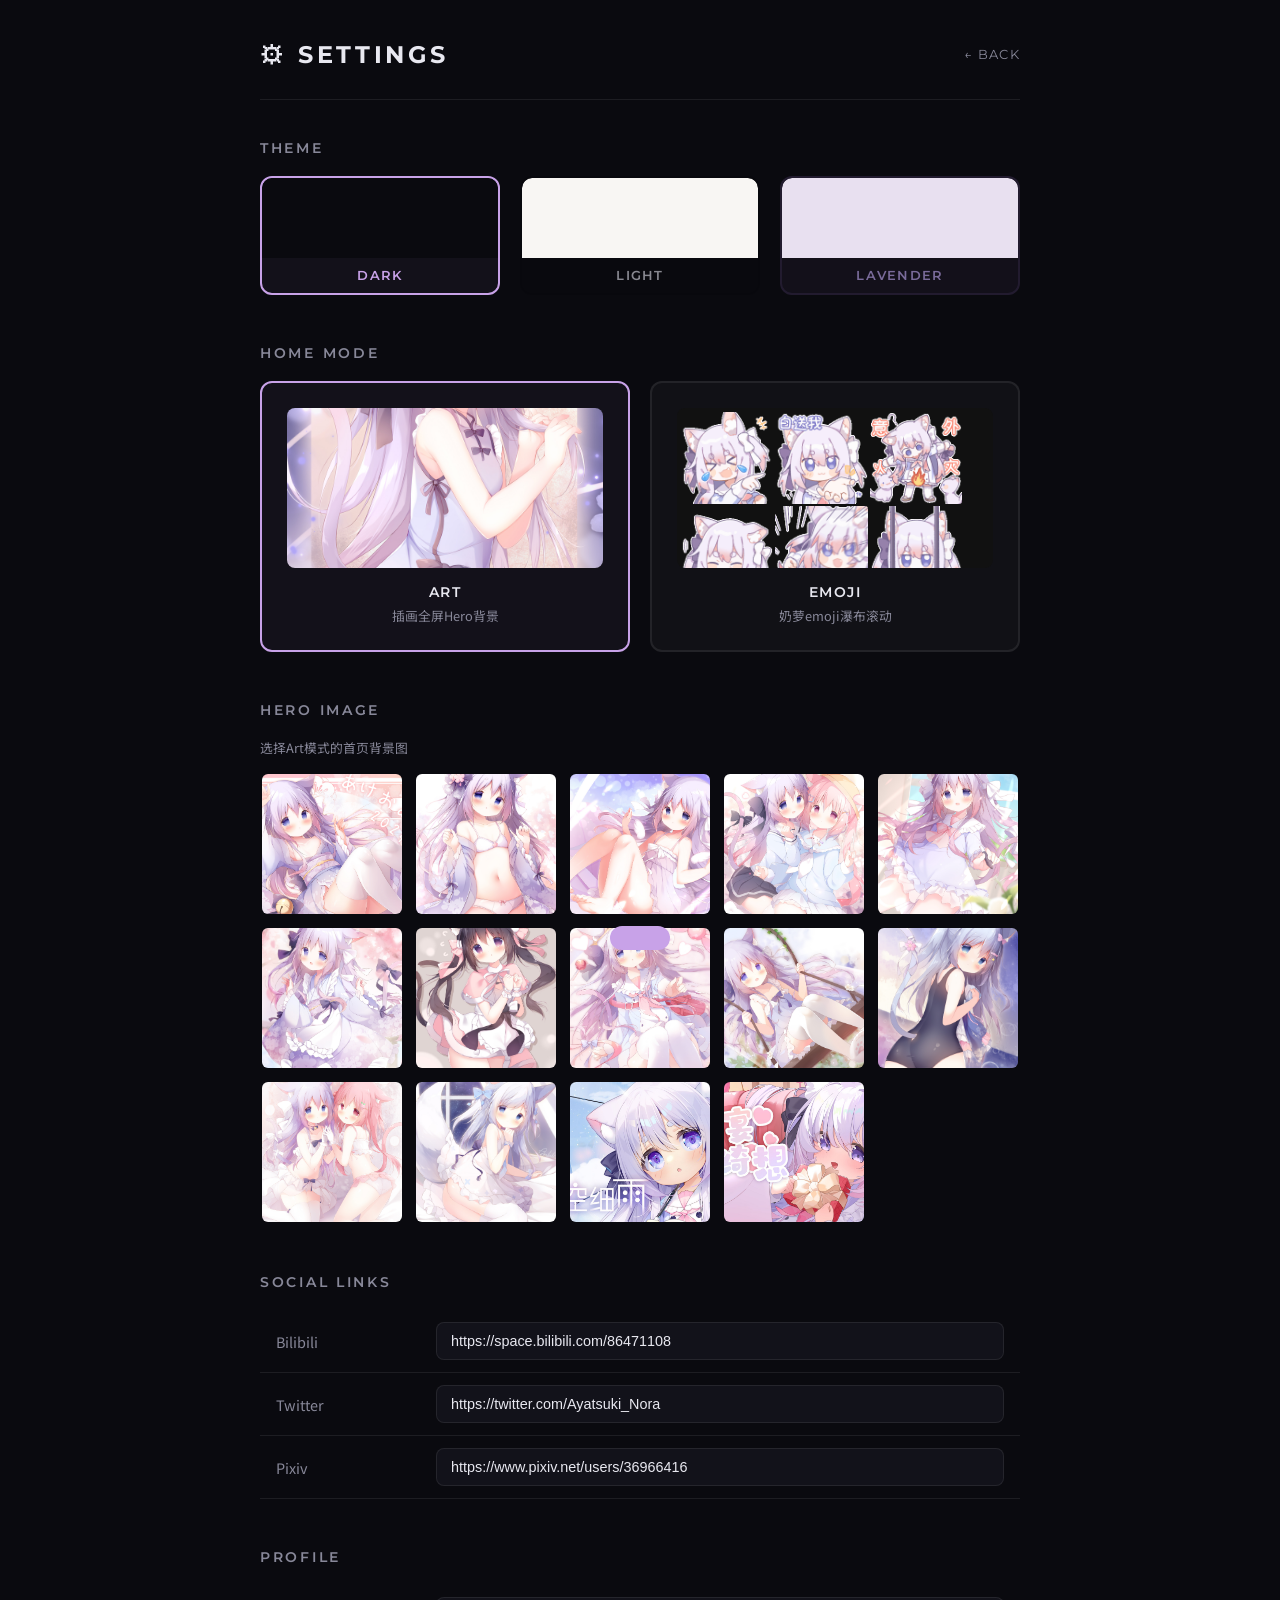
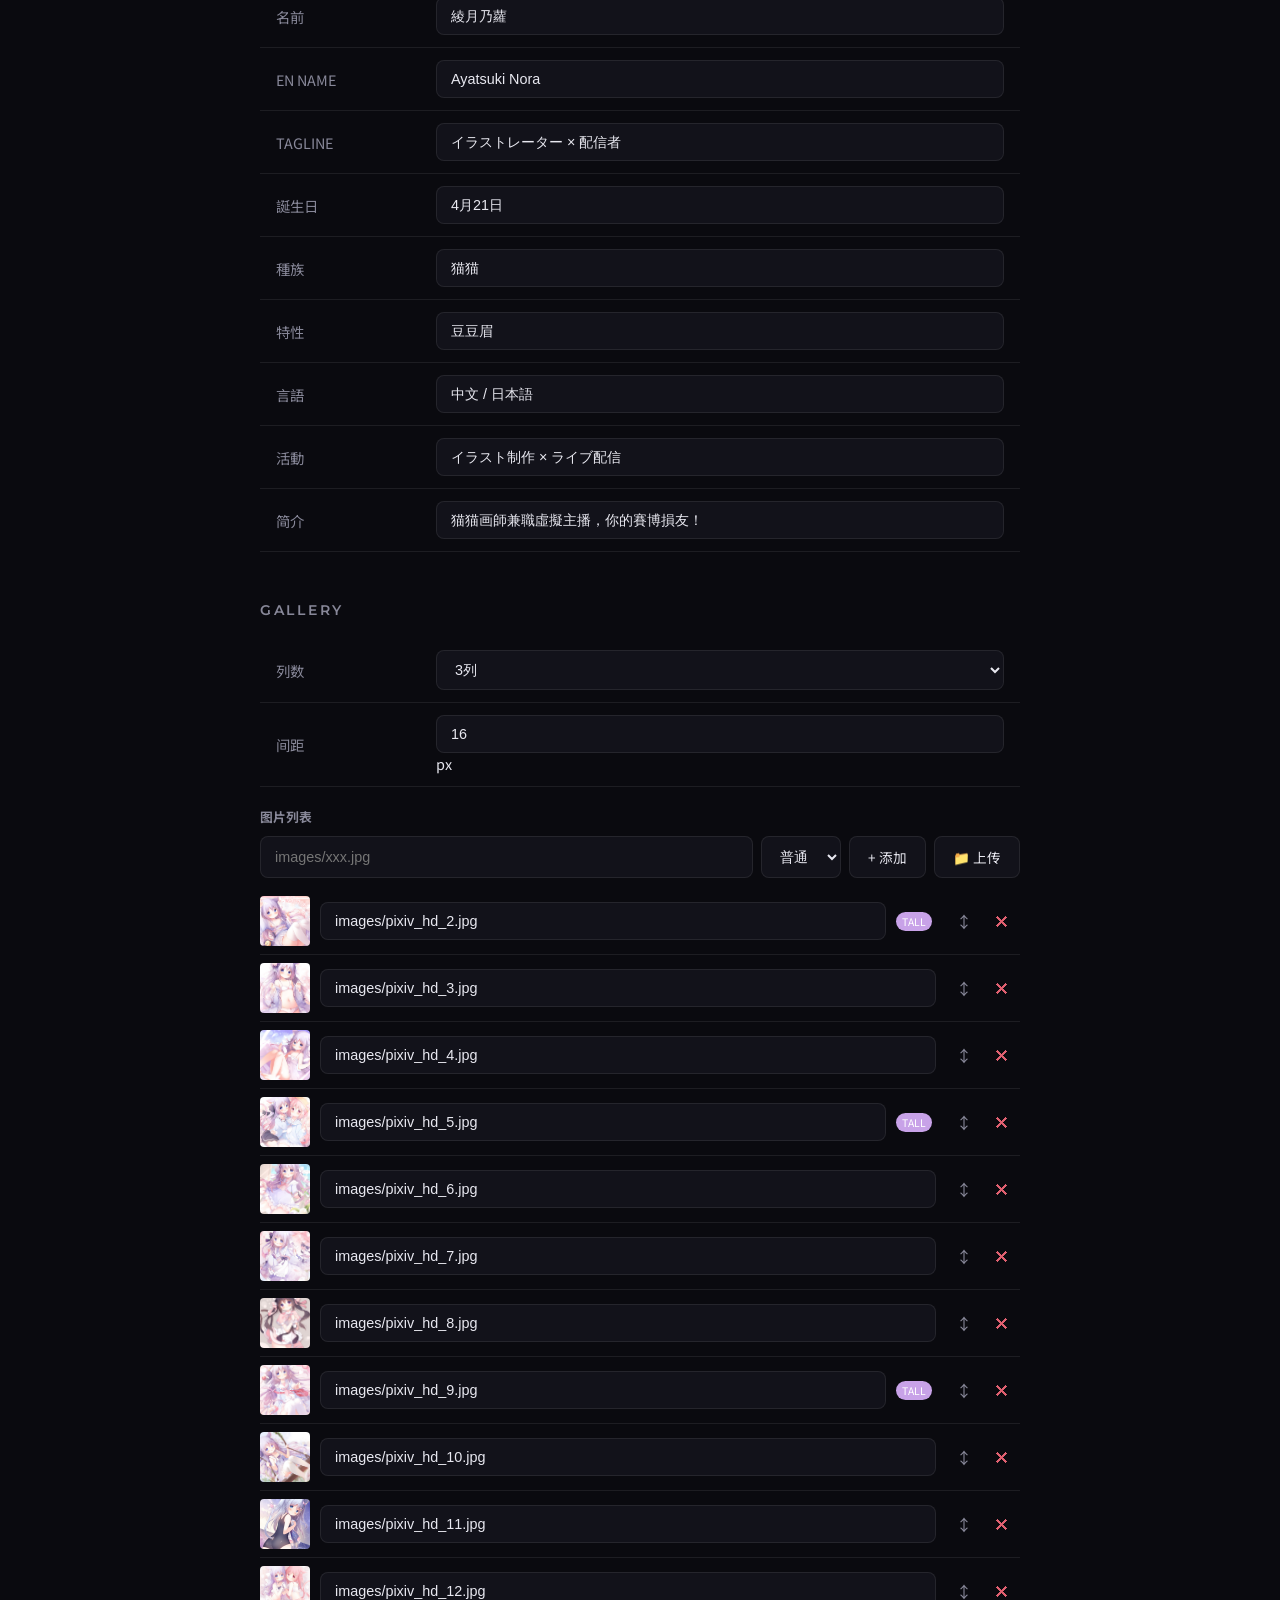
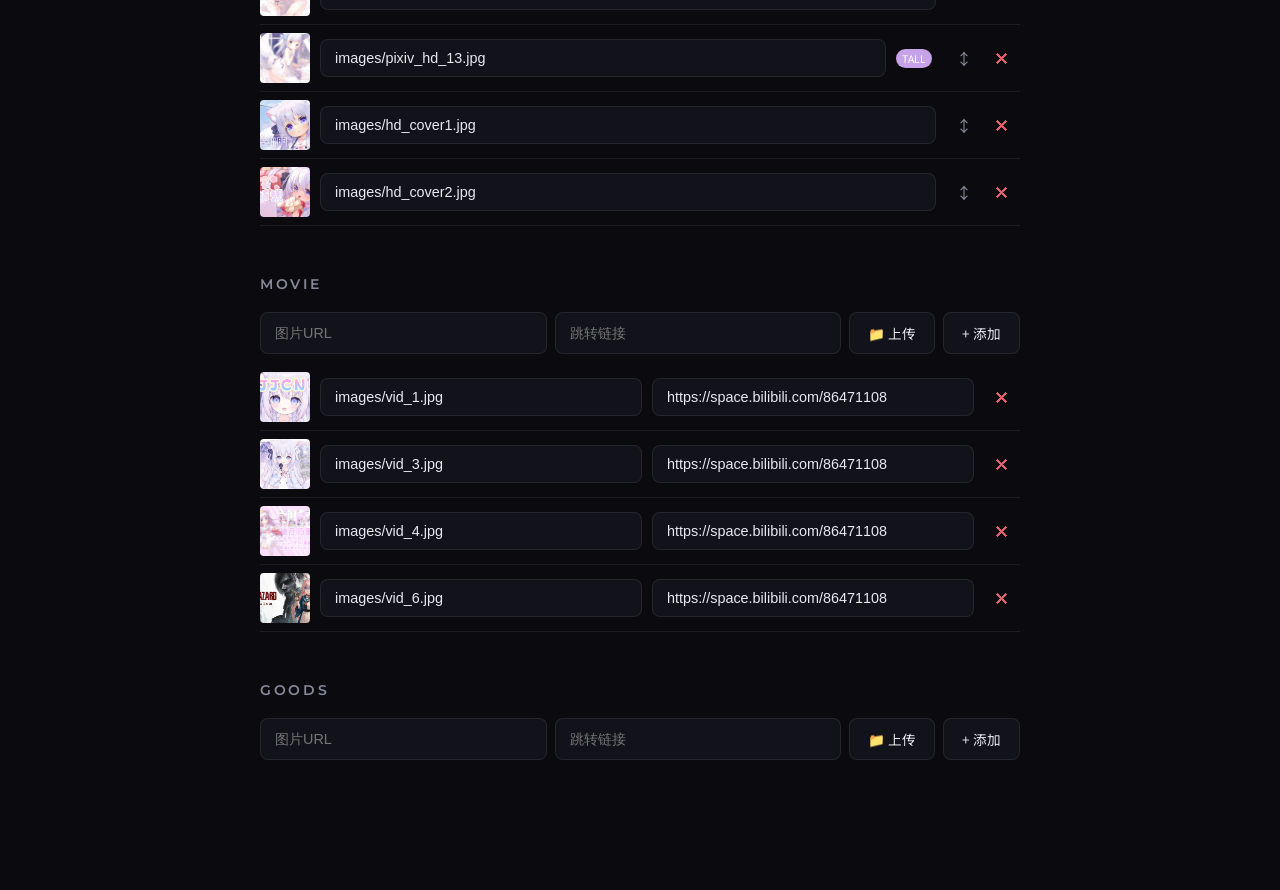
==== commit 8db09745: "fix: HERO IMAGE图片列表与画廊同步" ====
--- a/settings.html
+++ b/settings.html
@@ -307,24 +307,19 @@
     <div class="toast" id="toast"></div>
 
     <script>
-        // ===== 可选的Hero背景图 =====
-        const heroImages = [
-            'images/pixiv_hd_1.jpg','images/pixiv_hd_2.jpg','images/pixiv_hd_3.jpg',
-            'images/pixiv_hd_4.jpg','images/pixiv_hd_5.jpg','images/pixiv_hd_6.jpg',
-            'images/pixiv_hd_7.jpg','images/pixiv_hd_8.jpg','images/pixiv_hd_9.jpg',
-            'images/pixiv_hd_10.jpg','images/pixiv_hd_11.jpg','images/pixiv_hd_12.jpg',
-            'images/pixiv_hd_13.jpg','images/hd_cover1.jpg','images/hd_cover2.jpg',
-            'images/avatar.jpg',
-        ];
+        // ===== 可选的Hero背景图（已废弃，改用画廊列表）=====
 
         function buildHeroImageGrid() {
             const grid = document.getElementById('heroImageGrid');
+            grid.innerHTML = '';
             const saved = localStorage.getItem('nora_hero_image') || 'images/pixiv_hd_1.jpg';
-            heroImages.forEach(src => {
+            // 从画廊图片列表读取（与画廊同步）
+            const gallery = getGalleryImages();
+            gallery.forEach(img => {
                 const div = document.createElement('div');
-                div.className = 'img-option' + (src === saved ? ' selected' : '');
-                div.onclick = () => selectHeroImage(src);
-                div.innerHTML = `<img src="${src}" alt="">`;
+                div.className = 'img-option' + (img.src === saved ? ' selected' : '');
+                div.onclick = () => selectHeroImage(img.src);
+                div.innerHTML = `<img src="${img.src}" alt="">`;
                 grid.appendChild(div);
             });
         }
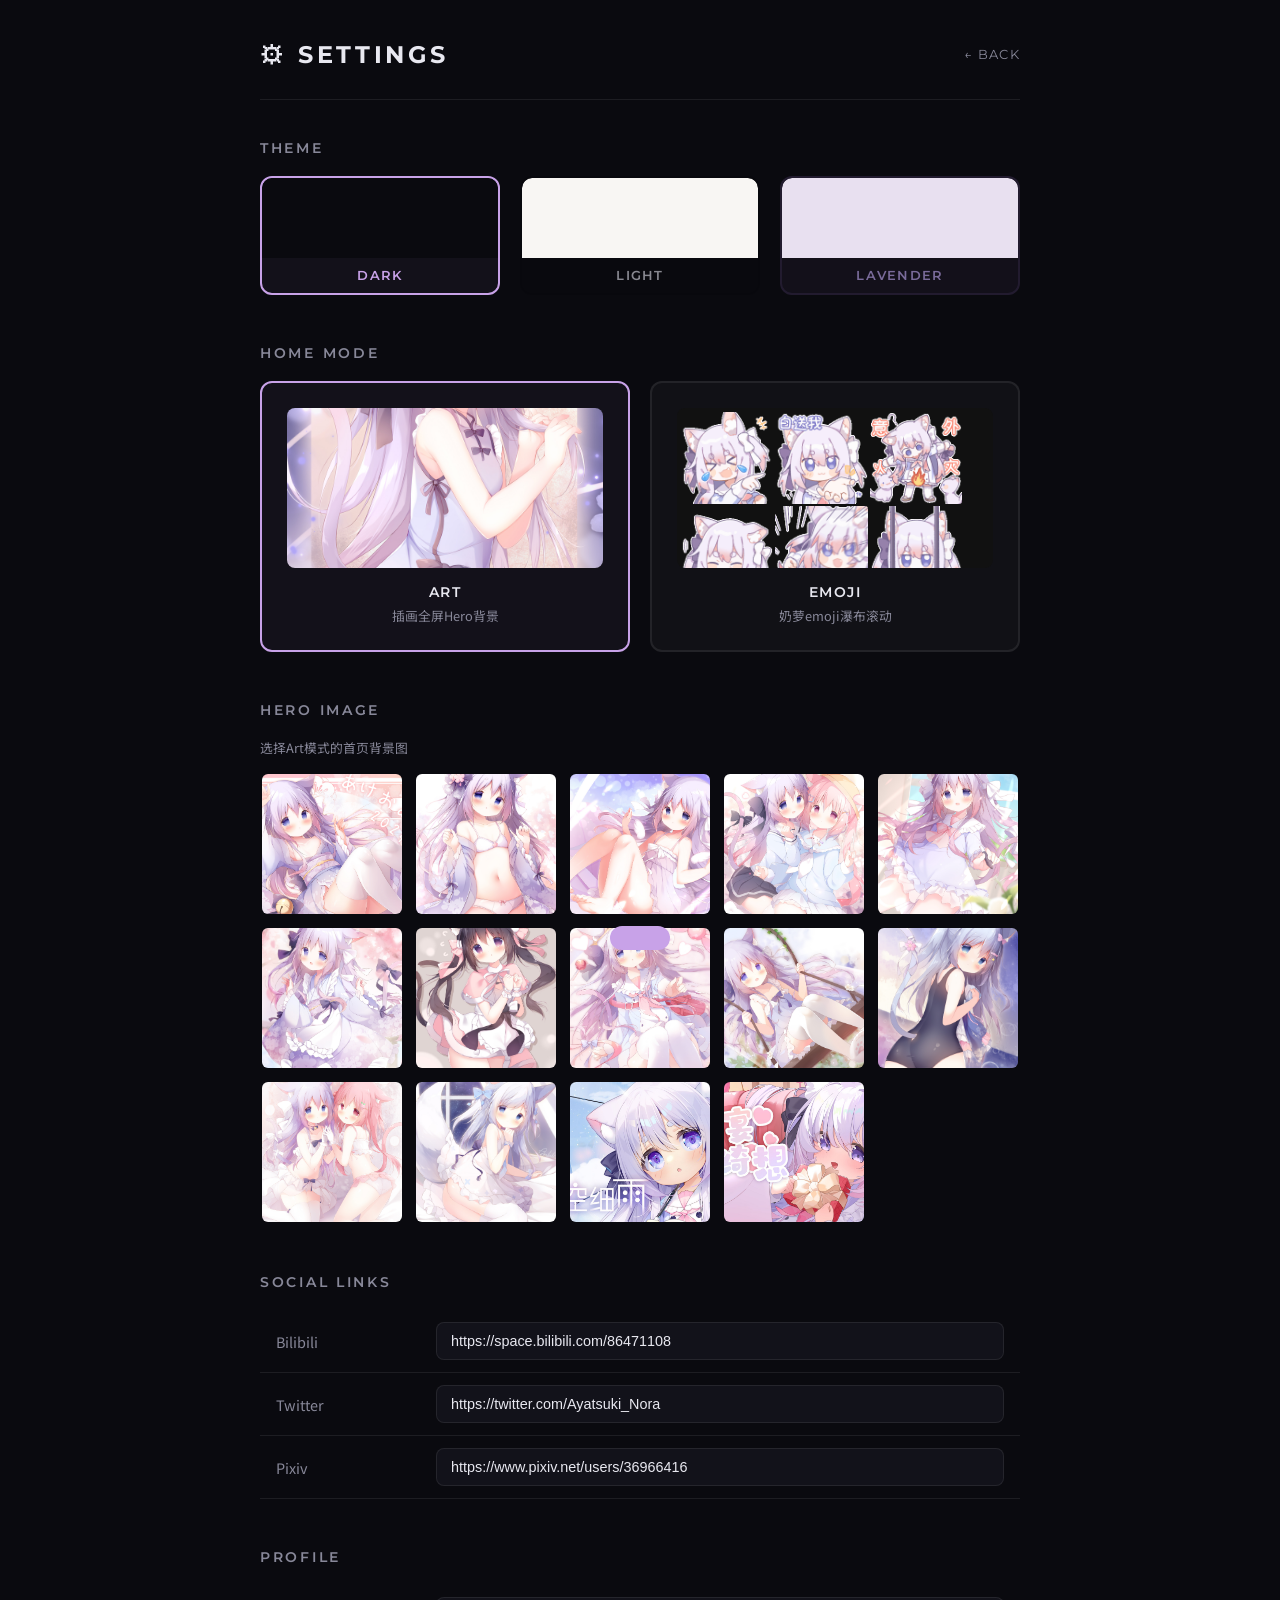
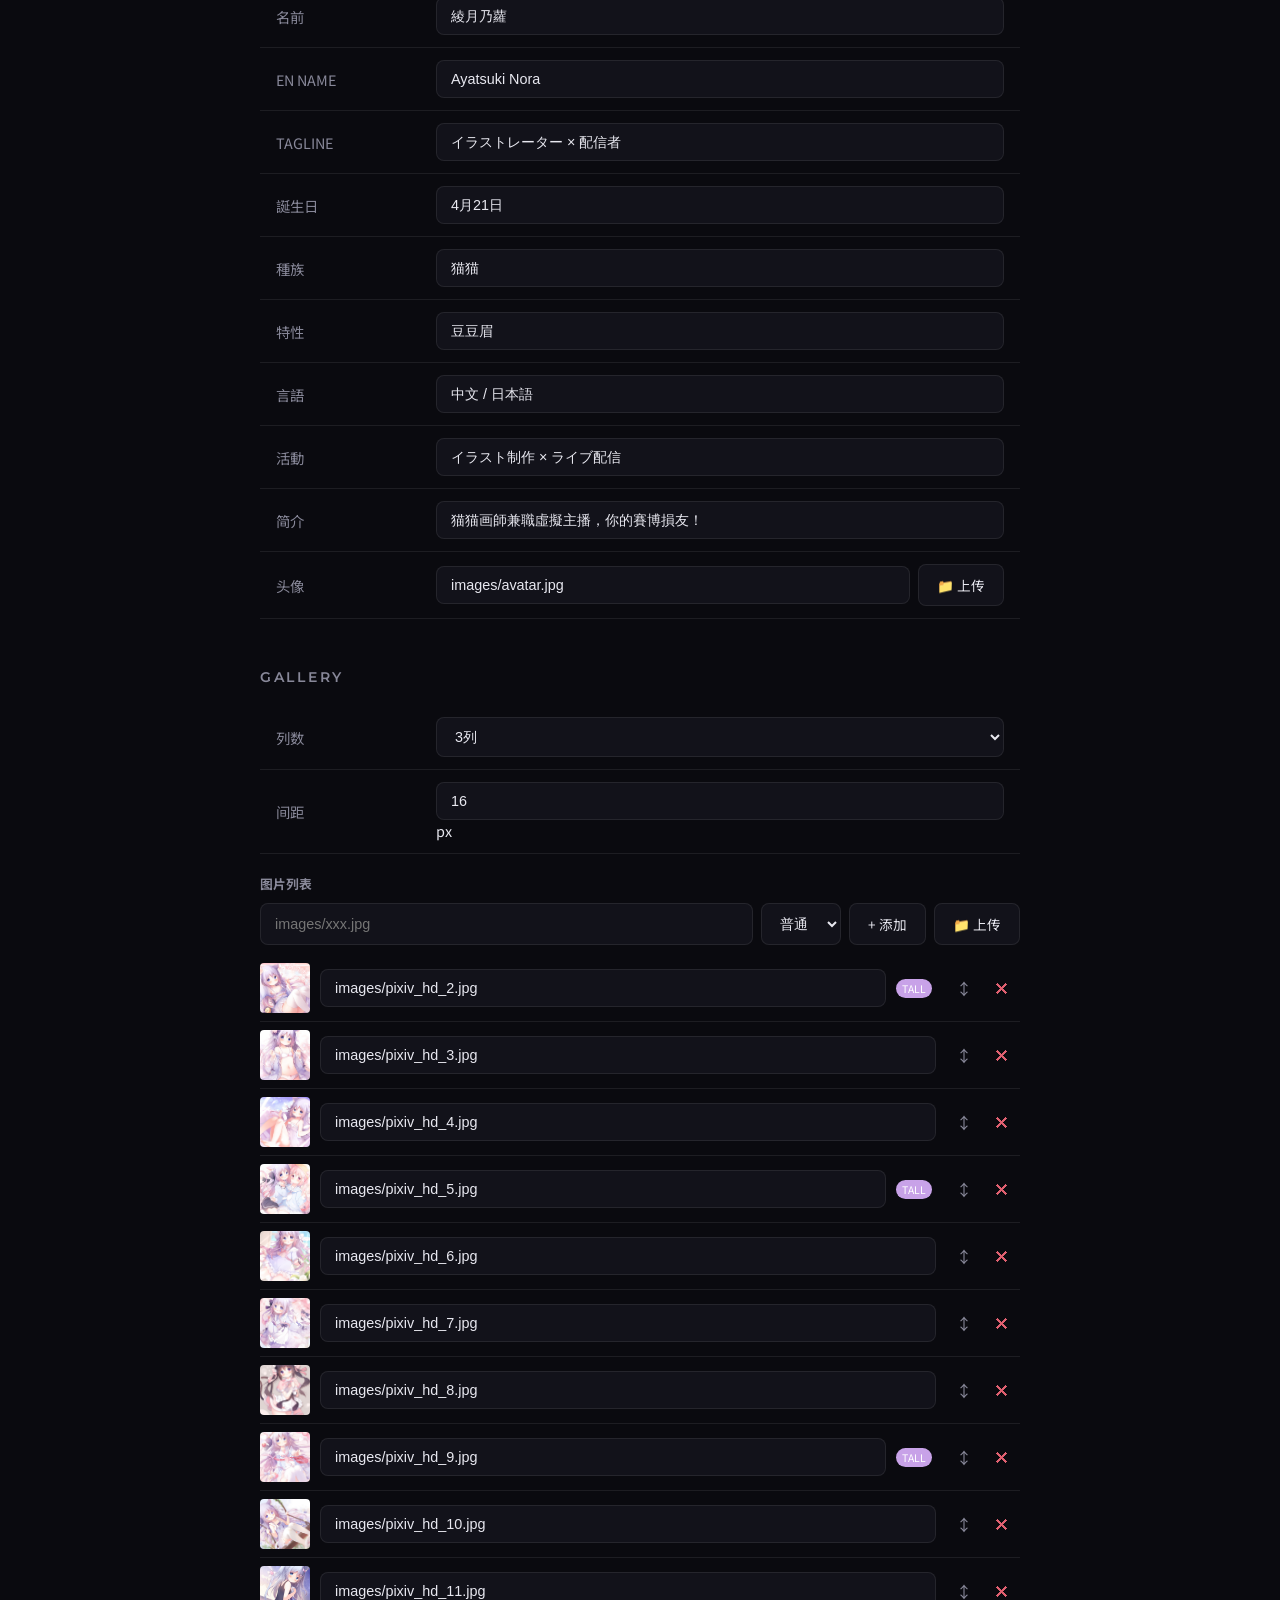
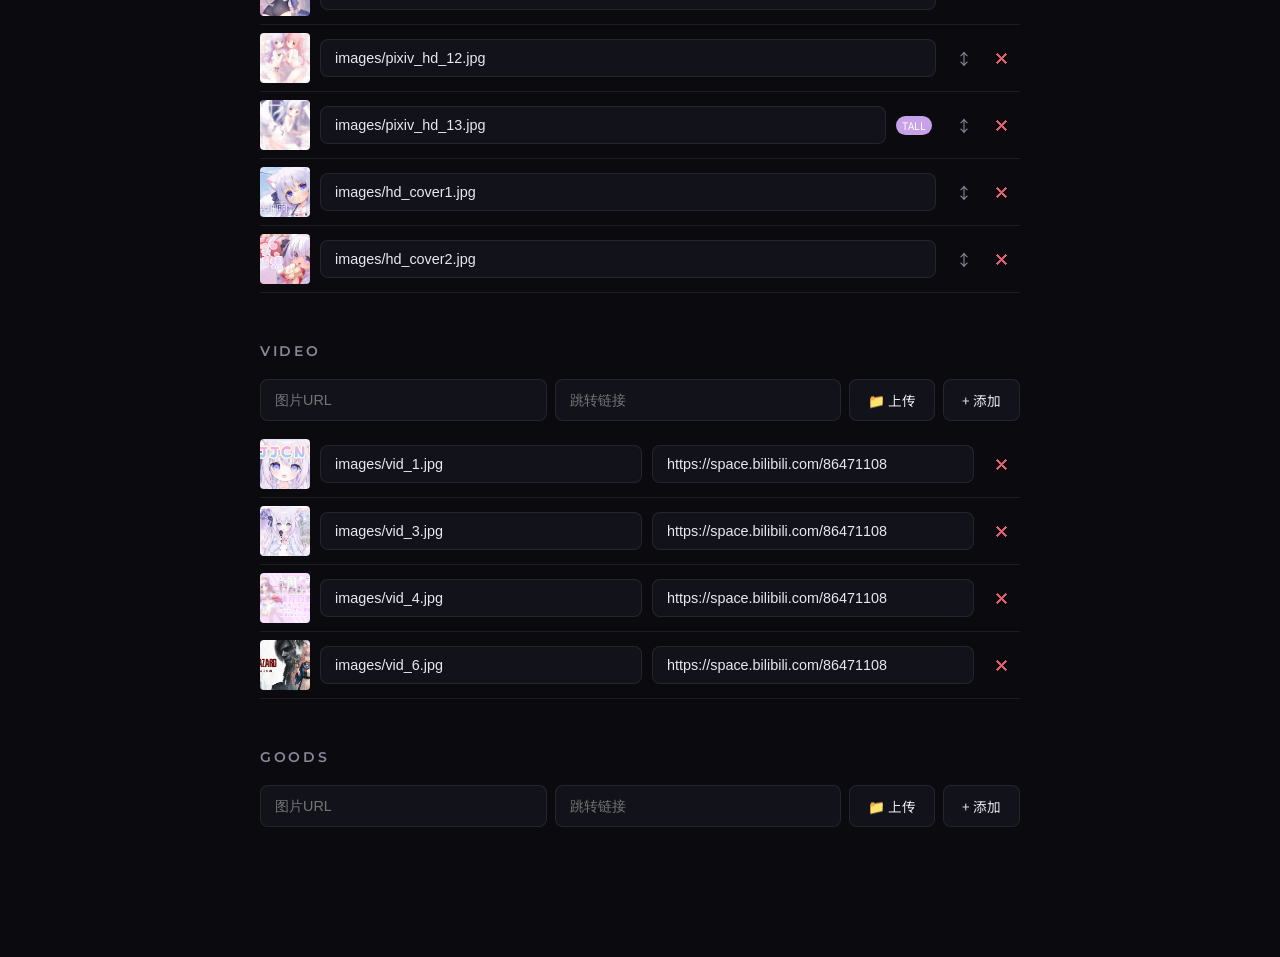
==== commit 6bce37b2: "feat: MOVIE→VIDEO + PROFILE头像上传/替换" ====
--- a/settings.html
+++ b/settings.html
@@ -247,6 +247,13 @@
                 <tr><th>言語</th><td><input type="text" id="profileLang" value="中文 / 日本語" oninput="autoSaveSettings()"></td></tr>
                 <tr><th>活動</th><td><input type="text" id="profileActivity" value="イラスト制作 × ライブ配信" oninput="autoSaveSettings()"></td></tr>
                 <tr><th>简介</th><td><input type="text" id="profileDesc" value="猫猫画師兼職虛擬主播，你的賽博損友！" oninput="autoSaveSettings()"></td></tr>
+                <tr><th>头像</th><td>
+                    <div style="display:flex;gap:8px;align-items:center">
+                        <input type="text" id="profileAvatar" value="images/avatar.jpg" oninput="autoSaveSettings()" style="flex:1">
+                        <input type="file" id="avatarFileInput" accept="image/*" style="display:none" onchange="uploadAvatarImage(this)">
+                        <button class="btn" onclick="document.getElementById('avatarFileInput').click()">📁 上传</button>
+                    </div>
+                </td></tr>
             </table>
         </div>
 
@@ -276,9 +283,9 @@
             </div>
         </div>
 
-        <!-- MOVIE 管理 -->
+        <!-- VIDEO 管理 -->
         <div class="section">
-            <h2>MOVIE</h2>
+            <h2>VIDEO</h2>
             <div style="display:flex;gap:8px;margin-bottom:10px">
                 <input type="text" id="newMovieImg" placeholder="图片URL" style="flex:1">
                 <input type="text" id="newMovieLink" placeholder="跳转链接" style="flex:1">
@@ -371,6 +378,7 @@
                     lang: document.getElementById('profileLang').value,
                     activity: document.getElementById('profileActivity').value,
                     desc: document.getElementById('profileDesc').value,
+                    avatar: document.getElementById('profileAvatar').value,
                 },
                 gallery: {
                     cols: document.getElementById('galleryCols').value,
@@ -405,7 +413,8 @@
             }
             if (s.profile) {
                 Object.keys(s.profile).forEach(key => {
-                    const el = document.getElementById('profile' + key.charAt(0).toUpperCase() + key.slice(1));
+                    const id = 'profile' + key.charAt(0).toUpperCase() + key.slice(1);
+                    const el = document.getElementById(id);
                     if (el && s.profile[key]) el.value = s.profile[key];
                 });
             }
@@ -584,6 +593,22 @@
             } catch(e) { showToast('上传失败: '+e.message); }
         }
 
+        // Avatar upload
+        async function uploadAvatarImage(input) {
+            const file = input.files[0];
+            if (!file) return;
+            const form = new FormData(); form.append('file', file);
+            try {
+                const resp = await fetch('/api/upload', { method:'POST', body:form });
+                const data = await resp.json();
+                if (data.paths && data.paths[0]) {
+                    document.getElementById('profileAvatar').value = data.paths[0];
+                    autoSaveSettings();
+                    showToast('上传成功');
+                } else showToast('上传失败');
+            } catch(e) { showToast('上传失败: '+e.message); }
+        }
+
         // ===== GOODS management =====
         function getGoods() {
             const s = JSON.parse(localStorage.getItem('nora_settings') || '{}');
